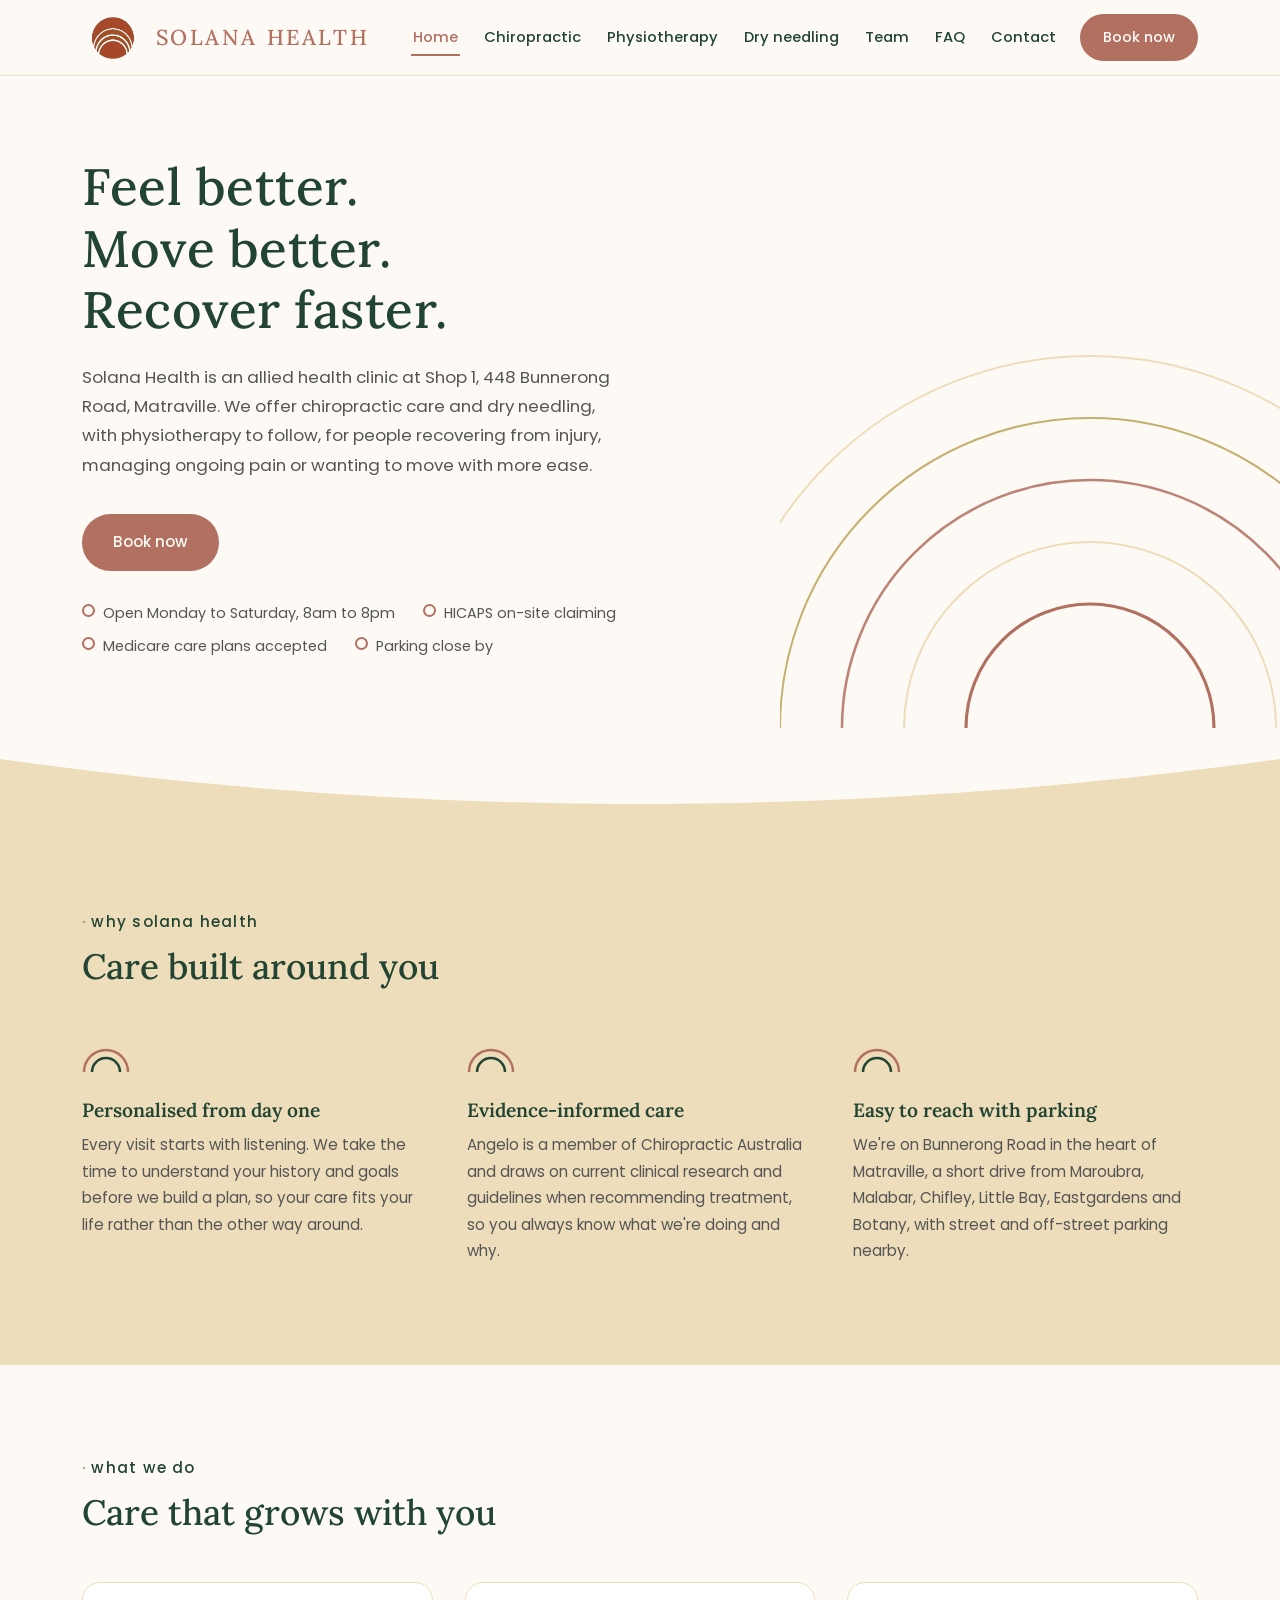
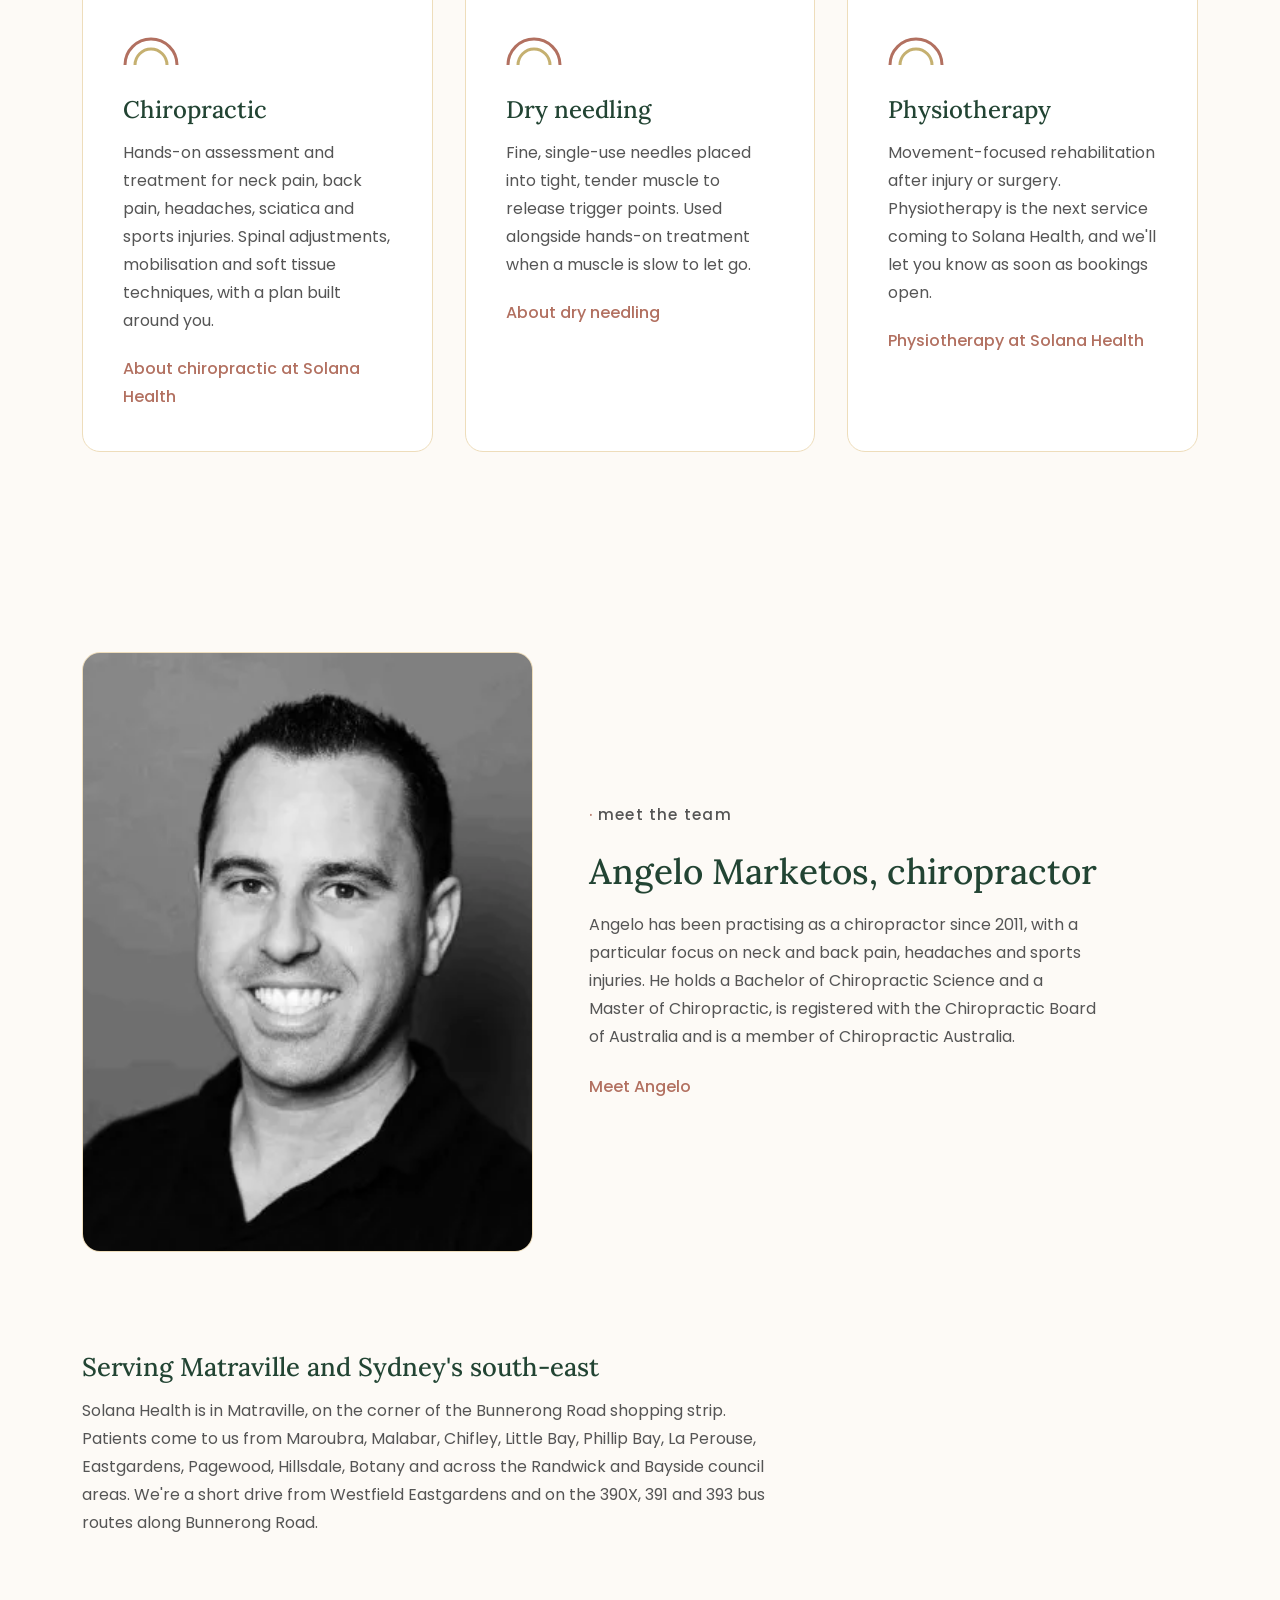
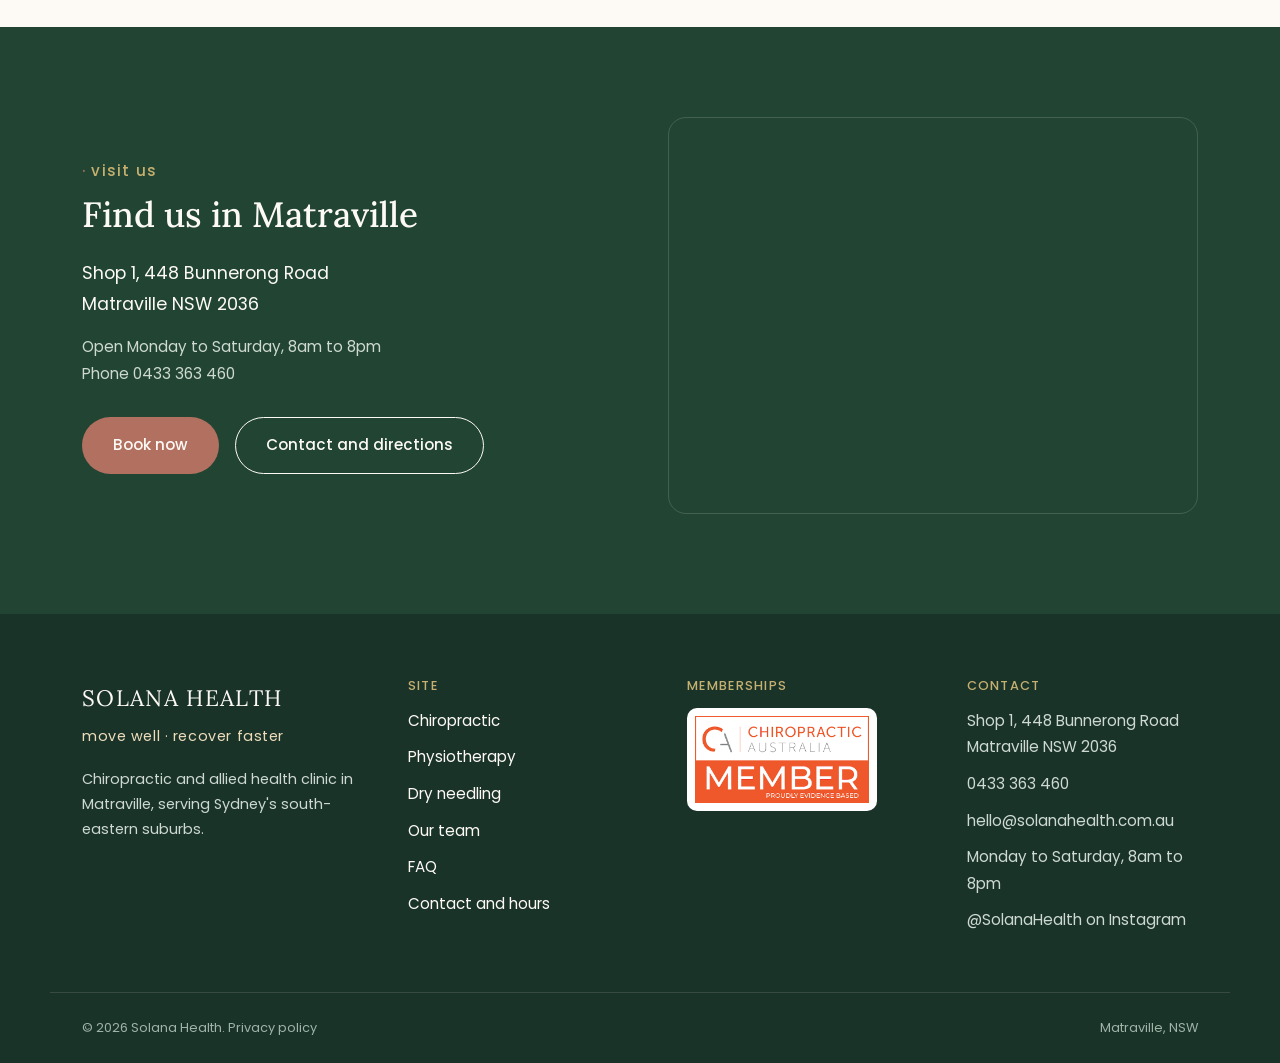
==== index.html @ 78c8e664 "Add files via upload" ====
<!DOCTYPE html>
<html lang="en-AU">
<head>
<meta charset="UTF-8">
<meta name="viewport" content="width=device-width, initial-scale=1.0">
<!-- Google Tag Manager -->
<script>(function(w,d,s,l,i){w[l]=w[l]||[];w[l].push({'gtm.start':
new Date().getTime(),event:'gtm.js'});var f=d.getElementsByTagName(s)[0],
j=d.createElement(s),dl=l!='dataLayer'?'&l='+l:'';j.async=true;j.src=
'https://www.googletagmanager.com/gtm.js?id='+i+dl;f.parentNode.insertBefore(j,f);
})(window,document,'script','dataLayer','GTM-WJT45XFH');</script>
<!-- End Google Tag Manager -->
<title>Chiropractor Matraville | Solana Health, 448 Bunnerong Road</title>
<meta name="description" content="Solana Health is a chiropractic and allied health clinic at Shop 1, 448 Bunnerong Road, Matraville NSW 2036. Open Monday to Saturday 8am to 8pm. HICAPS and Medicare care plans accepted. Book online.">
<link rel="canonical" href="https://solanahealth.com.au/">
<meta name="robots" content="index, follow, max-snippet:-1, max-image-preview:large">
<meta name="geo.region" content="AU-NSW">
<meta name="geo.placename" content="Matraville">
<meta name="geo.position" content="-33.9561526;151.2298847">
<meta name="ICBM" content="-33.9561526, 151.2298847">
<meta property="og:type" content="website">
<meta property="og:site_name" content="Solana Health">
<meta property="og:locale" content="en_AU">
<meta property="og:title" content="Chiropractor Matraville | Solana Health, 448 Bunnerong Road">
<meta property="og:description" content="Solana Health is a chiropractic and allied health clinic at Shop 1, 448 Bunnerong Road, Matraville NSW 2036. Open Monday to Saturday 8am to 8pm. HICAPS and Medicare care plans accepted. Book online.">
<meta property="og:url" content="https://solanahealth.com.au/">
<meta property="og:image" content="https://solanahealth.com.au/assets/img/og-solana-health.jpg">
<meta property="og:image:width" content="1200">
<meta property="og:image:height" content="630">
<meta name="twitter:card" content="summary_large_image">
<link rel="icon" type="image/png" href="/assets/img/favicon.png">
<link rel="apple-touch-icon" href="/assets/img/apple-touch-icon.png">
<link rel="preconnect" href="https://fonts.googleapis.com">
<link rel="preconnect" href="https://fonts.gstatic.com" crossorigin>
<link href="https://fonts.googleapis.com/css2?family=Lora:ital,wght@0,400;0,500;0,600;1,400&family=Poppins:wght@300;400;500;600&display=swap" rel="stylesheet">
<link rel="stylesheet" href="/assets/css/site.css">
<script type="application/ld+json">
{
 "@context": "https://schema.org",
 "@graph": [
  {
   "@type": "WebSite",
   "@id": "https://solanahealth.com.au/#website",
   "url": "https://solanahealth.com.au/",
   "name": "Solana Health",
   "publisher": {
    "@id": "https://solanahealth.com.au/#clinic"
   },
   "inLanguage": "en-AU"
  },
  {
   "@type": [
    "MedicalClinic",
    "LocalBusiness"
   ],
   "@id": "https://solanahealth.com.au/#clinic",
   "name": "Solana Health",
   "alternateName": "Solana Health Matraville",
   "description": "Solana Health is an allied health clinic at Shop 1, 448 Bunnerong Road, Matraville NSW 2036, offering chiropractic care and dry needling, with physiotherapy to follow. Open Monday to Saturday, 8am to 8pm. HICAPS on-site claiming and Medicare care plan referrals accepted.",
   "url": "https://solanahealth.com.au/",
   "logo": "https://solanahealth.com.au/assets/img/solana-health-icon.png",
   "image": "https://solanahealth.com.au/assets/img/og-solana-health.jpg",
   "telephone": "+61 433 363 460",
   "email": "hello@solanahealth.com.au",
   "slogan": "move well · recover faster",
   "priceRange": "$$",
   "currenciesAccepted": "AUD",
   "paymentAccepted": "Cash, Credit Card, EFTPOS, HICAPS",
   "medicalSpecialty": [
    "Chiropractic",
    "Musculoskeletal"
   ],
   "address": {
    "@type": "PostalAddress",
    "streetAddress": "Shop 1, 448 Bunnerong Road",
    "addressLocality": "Matraville",
    "addressRegion": "NSW",
    "postalCode": "2036",
    "addressCountry": "AU"
   },
   "geo": {
    "@type": "GeoCoordinates",
    "latitude": -33.9561526,
    "longitude": 151.2298847
   },
   "hasMap": "https://www.google.com/maps?q=Shop+1+448+Bunnerong+Road+Matraville+NSW+2036",
   "openingHoursSpecification": [
    {
     "@type": "OpeningHoursSpecification",
     "dayOfWeek": [
      "Monday",
      "Tuesday",
      "Wednesday",
      "Thursday",
      "Friday",
      "Saturday"
     ],
     "opens": "08:00",
     "closes": "20:00"
    }
   ],
   "areaServed": [
    {
     "@type": "Place",
     "name": "Matraville"
    },
    {
     "@type": "Place",
     "name": "Maroubra"
    },
    {
     "@type": "Place",
     "name": "Malabar"
    },
    {
     "@type": "Place",
     "name": "Chifley"
    },
    {
     "@type": "Place",
     "name": "Little Bay"
    },
    {
     "@type": "Place",
     "name": "Phillip Bay"
    },
    {
     "@type": "Place",
     "name": "La Perouse"
    },
    {
     "@type": "Place",
     "name": "Eastgardens"
    },
    {
     "@type": "Place",
     "name": "Pagewood"
    },
    {
     "@type": "Place",
     "name": "Hillsdale"
    },
    {
     "@type": "Place",
     "name": "Botany"
    },
    {
     "@type": "Place",
     "name": "Randwick"
    },
    {
     "@type": "Place",
     "name": "Eastern Suburbs Sydney"
    }
   ],
   "sameAs": [
    "https://www.instagram.com/solanahealth/"
   ],
   "founder": {
    "@id": "https://solanahealth.com.au/team/#angelo"
   },
   "employee": {
    "@id": "https://solanahealth.com.au/team/#angelo"
   },
   "availableService": [
    {
     "@type": "MedicalTherapy",
     "name": "Chiropractic",
     "url": "https://solanahealth.com.au/chiropractor-matraville/"
    },
    {
     "@type": "MedicalTherapy",
     "name": "Dry needling",
     "url": "https://solanahealth.com.au/dry-needling/"
    }
   ],
   "potentialAction": {
    "@type": "ReserveAction",
    "target": "https://solana-health.au5.cliniko.com/bookings#service",
    "name": "Book an appointment"
   }
  },
  {
   "@type": "Person",
   "@id": "https://solanahealth.com.au/team/#angelo",
   "name": "Angelo Marketos",
   "givenName": "Angelo",
   "familyName": "Marketos",
   "jobTitle": "Principal Chiropractor",
   "honorificPrefix": "Dr",
   "description": "Angelo Marketos is a chiropractor registered with the Chiropractic Board of Australia (AHPRA CHI0001597312), practising since 2011. He is the principal chiropractor at Solana Health in Matraville, Sydney.",
   "image": "https://solanahealth.com.au/assets/img/angelo-marketos-chiropractor-matraville.jpg",
   "url": "https://solanahealth.com.au/team/",
   "worksFor": {
    "@id": "https://solanahealth.com.au/#clinic"
   },
   "identifier": {
    "@type": "PropertyValue",
    "propertyID": "AHPRA registration number",
    "value": "CHI0001597312"
   },
   "hasCredential": [
    {
     "@type": "EducationalOccupationalCredential",
     "credentialCategory": "degree",
     "name": "Bachelor of Chiropractic Science"
    },
    {
     "@type": "EducationalOccupationalCredential",
     "credentialCategory": "degree",
     "name": "Master of Chiropractic"
    }
   ],
   "memberOf": {
    "@type": "Organization",
    "name": "Chiropractic Australia",
    "url": "https://www.chiropracticaustralia.org.au/"
   },
   "knowsAbout": [
    "Chiropractic",
    "Neck pain",
    "Lower back pain",
    "Headaches",
    "Sciatica",
    "Sports injuries",
    "Dry needling"
   ]
  }
 ]
}
</script>
</head>
<body>
<!-- Google Tag Manager (noscript) -->
<noscript><iframe src="https://www.googletagmanager.com/ns.html?id=GTM-WJT45XFH"
height="0" width="0" style="display:none;visibility:hidden"></iframe></noscript>
<!-- End Google Tag Manager (noscript) -->
<a class="skip-link" href="#main">Skip to content</a>
<header class="site-header">
  <div class="header-inner">
    <a href="/" class="brand" aria-label="Solana Health home">
      <img class="brand-icon" src="/assets/img/solana-health-icon.png" alt="" width="62" height="42">
      <span class="brand-name">Solana Health</span>
    </a>
    <button class="nav-toggle" aria-label="Toggle menu" aria-expanded="false" aria-controls="main-nav" onclick="var n=document.getElementById('main-nav');n.classList.toggle('open');this.setAttribute('aria-expanded',n.classList.contains('open'))">
      <span></span><span></span><span></span>
    </button>
    <nav class="main-nav" id="main-nav" aria-label="Main">
      <a href="/" class="active">Home</a><a href="/chiropractor-matraville/">Chiropractic</a><a href="/physiotherapy-matraville/">Physiotherapy</a><a href="/dry-needling/">Dry needling</a><a href="/team/">Team</a><a href="/faq/">FAQ</a><a href="/contact/">Contact</a>
      <a href="https://solana-health.au5.cliniko.com/bookings#service" class="btn btn-primary" target="_blank" rel="noopener">Book now</a>
    </nav>
  </div>
</header>
<main id="main">
<section class="hero">
  <div class="hero-inner">
    <div class="hero-content">
      <h1>Feel better.<br>Move better.<br>Recover faster.</h1>
      <p class="hero-lead">Solana Health is an allied health clinic at Shop 1, 448 Bunnerong Road, Matraville. We offer chiropractic care and dry needling, with physiotherapy to follow, for people recovering from injury, managing ongoing pain or wanting to move with more ease.</p>
      <div class="hero-actions">
        <a href="https://solana-health.au5.cliniko.com/bookings#service" class="btn btn-primary" target="_blank" rel="noopener">Book now</a>
      </div>
      <div class="hero-facts"><span>Open Monday to Saturday, 8am to 8pm</span><span>HICAPS on-site claiming</span><span>Medicare care plans accepted</span><span>Parking close by</span></div>
    </div>
  </div>
  <div class="hero-graphic" aria-hidden="true">
    <svg viewBox="0 0 600 600" xmlns="http://www.w3.org/2000/svg">
      <circle cx="300" cy="600" r="360" fill="none" stroke="#EEDDBB" stroke-width="2"/>
      <circle cx="300" cy="600" r="300" fill="none" stroke="#C5B070" stroke-width="2"/>
      <circle cx="300" cy="600" r="240" fill="none" stroke="#B27060" stroke-width="2.5" opacity="0.85"/>
      <circle cx="300" cy="600" r="180" fill="none" stroke="#EEDDBB" stroke-width="2"/>
      <circle cx="300" cy="600" r="120" fill="none" stroke="#B27060" stroke-width="3"/>
    </svg>
  </div>
</section>
<div class="divider" aria-hidden="true"><svg viewBox="0 0 1440 60" preserveAspectRatio="none" xmlns="http://www.w3.org/2000/svg"><path d="M0,0 C480,60 960,60 1440,0 L1440,60 L0,60 Z" fill="#EEDDBB"/></svg></div>
<section class="why-us">
  <div class="section-inner">
    <p class="eyebrow">why solana health</p>
    <h2>Care built around you</h2>
    <div class="pillar-grid">
      <div class="pillar"><div class="arc-icon" aria-hidden="true"><svg width="48" height="36" viewBox="0 0 48 36" xmlns="http://www.w3.org/2000/svg"><path d="M2,36 A22,22 0 0 1 46,36" fill="none" stroke="#B27060" stroke-width="2.5"/><path d="M10,36 A14,14 0 0 1 38,36" fill="none" stroke="#224433" stroke-width="2.5"/></svg></div><h3>Personalised from day one</h3><p>Every visit starts with listening. We take the time to understand your history and goals before we build a plan, so your care fits your life rather than the other way around.</p></div>
      <div class="pillar"><div class="arc-icon" aria-hidden="true"><svg width="48" height="36" viewBox="0 0 48 36" xmlns="http://www.w3.org/2000/svg"><path d="M2,36 A22,22 0 0 1 46,36" fill="none" stroke="#B27060" stroke-width="2.5"/><path d="M10,36 A14,14 0 0 1 38,36" fill="none" stroke="#224433" stroke-width="2.5"/></svg></div><h3>Evidence-informed care</h3><p>Angelo is a member of Chiropractic Australia and draws on current clinical research and guidelines when recommending treatment, so you always know what we're doing and why.</p></div>
      <div class="pillar"><div class="arc-icon" aria-hidden="true"><svg width="48" height="36" viewBox="0 0 48 36" xmlns="http://www.w3.org/2000/svg"><path d="M2,36 A22,22 0 0 1 46,36" fill="none" stroke="#B27060" stroke-width="2.5"/><path d="M10,36 A14,14 0 0 1 38,36" fill="none" stroke="#224433" stroke-width="2.5"/></svg></div><h3>Easy to reach with parking</h3><p>We're on Bunnerong Road in the heart of Matraville, a short drive from Maroubra, Malabar, Chifley, Little Bay, Eastgardens and Botany, with street and off-street parking nearby.</p></div>
    </div>
  </div>
</section>
<section class="services">
  <div class="section-inner">
    <div class="services-head"><p class="eyebrow">what we do</p><h2>Care that grows with you</h2></div>
    <div class="service-grid">
      <article class="service-card"><div class="arc-icon" aria-hidden="true"><svg width="56" height="42" viewBox="0 0 56 42" xmlns="http://www.w3.org/2000/svg"><path d="M2,42 A26,26 0 0 1 54,42" fill="none" stroke="#B27060" stroke-width="3"/><path d="M12,42 A16,16 0 0 1 44,42" fill="none" stroke="#C5B070" stroke-width="3"/></svg></div><h3>Chiropractic</h3><p>Hands-on assessment and treatment for neck pain, back pain, headaches, sciatica and sports injuries. Spinal adjustments, mobilisation and soft tissue techniques, with a plan built around you.</p><a href="/chiropractor-matraville/" class="text-link">About chiropractic at Solana Health</a></article>
      <article class="service-card"><div class="arc-icon" aria-hidden="true"><svg width="56" height="42" viewBox="0 0 56 42" xmlns="http://www.w3.org/2000/svg"><path d="M2,42 A26,26 0 0 1 54,42" fill="none" stroke="#B27060" stroke-width="3"/><path d="M12,42 A16,16 0 0 1 44,42" fill="none" stroke="#C5B070" stroke-width="3"/></svg></div><h3>Dry needling</h3><p>Fine, single-use needles placed into tight, tender muscle to release trigger points. Used alongside hands-on treatment when a muscle is slow to let go.</p><a href="/dry-needling/" class="text-link">About dry needling</a></article>
      <article class="service-card"><div class="arc-icon" aria-hidden="true"><svg width="56" height="42" viewBox="0 0 56 42" xmlns="http://www.w3.org/2000/svg"><path d="M2,42 A26,26 0 0 1 54,42" fill="none" stroke="#B27060" stroke-width="3"/><path d="M12,42 A16,16 0 0 1 44,42" fill="none" stroke="#C5B070" stroke-width="3"/></svg></div><h3>Physiotherapy</h3><p>Movement-focused rehabilitation after injury or surgery. Physiotherapy is the next service coming to Solana Health, and we'll let you know as soon as bookings open.</p><a href="/physiotherapy-matraville/" class="text-link">Physiotherapy at Solana Health</a></article>
    </div>
  </div>
</section>
<section class="team-teaser">
  <div class="section-inner team-teaser-inner">
    <div class="team-photo"><img src="/assets/img/angelo-marketos-chiropractor-matraville.webp" alt="Angelo Marketos, principal chiropractor at Solana Health in Matraville" width="400" height="400" loading="lazy"></div>
    <div class="team-info">
      <p class="eyebrow">meet the team</p>
      <h2>Angelo Marketos, chiropractor</h2>
      <p>Angelo has been practising as a chiropractor since 2011, with a particular focus on neck and back pain, headaches and sports injuries. He holds a Bachelor of Chiropractic Science and a Master of Chiropractic, is registered with the Chiropractic Board of Australia and is a member of Chiropractic Australia.</p>
      <a href="/team/" class="text-link">Meet Angelo</a>
    </div>
  </div>
</section>
<section class="areas">
  <div class="section-inner">
    <h2>Serving Matraville and Sydney's south-east</h2>
    <p>Solana Health is in Matraville, on the corner of the Bunnerong Road shopping strip. Patients come to us from Maroubra, Malabar, Chifley, Little Bay, Phillip Bay, La Perouse, Eastgardens, Pagewood, Hillsdale, Botany and across the Randwick and Bayside council areas. We're a short drive from Westfield Eastgardens and on the 390X, 391 and 393 bus routes along Bunnerong Road.</p>
  </div>
</section>
<section class="visit" id="visit">
  <div class="section-inner visit-inner">
    <div>
      <p class="eyebrow">visit us</p>
      <h2>Find us in Matraville</h2>
      <p class="address">Shop 1, 448 Bunnerong Road<br>Matraville NSW 2036</p>
      <p class="hours">Open Monday to Saturday, 8am to 8pm<br>Phone <a href="tel:+61433363460">0433 363 460</a></p>
      <div class="visit-actions">
        <a href="https://solana-health.au5.cliniko.com/bookings#service" class="btn btn-primary" target="_blank" rel="noopener">Book now</a>
        <a href="/contact/" class="btn btn-outline">Contact and directions</a>
      </div>
    </div>
    <div class="visit-map">
      <iframe src="https://www.google.com/maps?q=Shop+1+448+Bunnerong+Road+Matraville+NSW+2036&output=embed" loading="lazy" referrerpolicy="no-referrer-when-downgrade" title="Map showing Solana Health at 448 Bunnerong Road, Matraville"></iframe>
    </div>
  </div>
</section>
</main>
<footer class="site-footer">
  <div class="footer-inner section-inner">
    <div class="footer-col">
      <p class="footer-wordmark">SOLANA HEALTH</p>
      <p class="footer-tagline">move well · recover faster</p>
      <p class="footer-desc">Chiropractic and allied health clinic in Matraville, serving Sydney's south-eastern suburbs.</p>
    </div>
    <div class="footer-col">
      <h4>Site</h4>
      <nav class="footer-nav" aria-label="Footer">
        <a href="/chiropractor-matraville/">Chiropractic</a>
        <a href="/physiotherapy-matraville/">Physiotherapy</a>
        <a href="/dry-needling/">Dry needling</a>
        <a href="/team/">Our team</a>
        <a href="/faq/">FAQ</a>
        <a href="/contact/">Contact and hours</a>
      </nav>
    </div>
    <div class="footer-col">
      <h4>Memberships</h4>
      <a href="https://www.chiropracticaustralia.org.au/" target="_blank" rel="noopener" class="member-badge">
        <img src="/assets/img/chiropractic-australia-member.png" alt="Chiropractic Australia member badge" width="174" height="87" loading="lazy">
      </a>
    </div>
    <div class="footer-col footer-contact">
      <h4>Contact</h4>
      <p>Shop 1, 448 Bunnerong Road<br>Matraville NSW 2036</p>
      <p><a href="tel:+61433363460">0433 363 460</a></p>
      <p><a href="mailto:hello@solanahealth.com.au">hello@solanahealth.com.au</a></p>
      <p>Monday to Saturday, 8am to 8pm</p>
      <p><a href="https://www.instagram.com/solanahealth/" target="_blank" rel="noopener">@SolanaHealth on Instagram</a></p>
    </div>
  </div>
  <div class="footer-bottom">
    <p>© 2026 Solana Health. <a href="/privacy-policy/">Privacy policy</a></p>
    <p>Matraville, NSW</p>
  </div>
</footer>
</body>
</html>
---- assets/css/site.css ----
:root{
  --forest:#224433;
  --terracotta:#B27060;
  --cream:#FDFAF6;
  --oak:#EEDDBB;
  --grey:#555555;
  --brass:#C5B070;
  --max:1180px;
}
*{margin:0;padding:0;box-sizing:border-box;}
html{scroll-behavior:smooth;}
@media (prefers-reduced-motion:reduce){html{scroll-behavior:auto;} *{transition:none !important;}}
body{font-family:'Poppins',sans-serif;color:var(--forest);background:var(--cream);line-height:1.75;font-size:16px;}
h1,h2,h3,h4{font-family:'Lora',serif;font-weight:500;line-height:1.2;color:var(--forest);}
a{color:inherit;text-decoration:none;}
img{display:block;max-width:100%;height:auto;}
.section-inner{max-width:var(--max);margin:0 auto;padding:0 32px;}
.skip-link{position:absolute;left:-999px;top:8px;background:var(--forest);color:var(--cream);padding:8px 14px;border-radius:6px;z-index:100;}
.skip-link:focus{left:8px;}
.eyebrow{font-family:'Poppins',sans-serif;text-transform:lowercase;letter-spacing:.08em;color:var(--forest);font-size:0.95rem;font-weight:500;margin-bottom:10px;}
.eyebrow::before{content:"· ";color:var(--terracotta);}

/* Buttons */
.btn{display:inline-block;font-family:'Poppins',sans-serif;font-size:0.95rem;font-weight:500;padding:14px 30px;border-radius:999px;transition:all .2s ease;border:1.5px solid transparent;}
.btn-primary{background:var(--terracotta);color:var(--cream);}
.btn-primary:hover{background:#9c5c4f;}
.btn-outline{border-color:var(--forest);color:var(--forest);}
.btn-outline:hover{background:var(--forest);color:var(--cream);}
.btn:focus-visible,a:focus-visible,button:focus-visible{outline:3px solid var(--brass);outline-offset:2px;}

/* Header */
.site-header{position:sticky;top:0;z-index:50;background:var(--cream);border-bottom:1px solid var(--oak);}
.header-inner{max-width:var(--max);margin:0 auto;padding:14px 32px;display:flex;align-items:center;justify-content:space-between;gap:24px;}
.brand{display:flex;align-items:center;gap:12px;}
.brand-icon{height:42px;width:auto;}
.brand-name{white-space:nowrap;font-family:'Lora',serif;font-size:1.35rem;font-weight:500;letter-spacing:.12em;text-transform:uppercase;color:var(--terracotta);}
.main-nav{display:flex;align-items:center;gap:22px;font-size:0.92rem;font-weight:500;white-space:nowrap;}
.main-nav a:not(.btn){position:relative;padding:4px 2px;}
.main-nav a:not(.btn)::after{content:"";position:absolute;left:0;bottom:-2px;width:0;height:2px;background:var(--terracotta);transition:width .2s ease;}
.main-nav a:not(.btn):hover::after,.main-nav a.active::after{width:100%;}
.main-nav a.active{color:var(--terracotta);}
.main-nav .btn{padding:10px 22px;font-size:.9rem;}
.nav-toggle{display:none;}

/* Hero (home) */
.hero{position:relative;overflow:hidden;padding:80px 0 100px;}
.hero-inner{max-width:var(--max);margin:0 auto;padding:0 32px;display:grid;grid-template-columns:1.1fr 0.9fr;gap:48px;align-items:center;position:relative;z-index:2;}
.hero h1{font-size:3.2rem;margin-bottom:22px;letter-spacing:.01em;}
.hero-lead{font-size:1.05rem;color:var(--grey);max-width:32em;margin-bottom:34px;}
.hero-actions{display:flex;gap:16px;flex-wrap:wrap;}
.hero-graphic{position:absolute;top:50%;right:-120px;transform:translateY(-50%);width:620px;height:620px;z-index:1;pointer-events:none;}
.hero-graphic svg{width:100%;height:100%;}
.hero-facts{margin-top:30px;display:flex;flex-wrap:wrap;gap:8px 28px;font-size:.9rem;color:var(--grey);}
.hero-facts span::before{content:"";display:inline-block;width:9px;height:9px;border:2px solid var(--terracotta);border-radius:50%;margin-right:8px;vertical-align:1px;}

/* Dividers */
.divider{display:block;width:100%;height:60px;}
.divider svg{display:block;width:100%;height:100%;}

/* Home sections */
.services{padding:90px 0 100px;}
.services-head{max-width:38em;margin-bottom:48px;}
.services-head h2{font-size:2.2rem;}
.service-grid{display:grid;grid-template-columns:repeat(auto-fit,minmax(300px,1fr));gap:32px;}
.service-card{background:#fff;border:1px solid var(--oak);border-radius:18px;padding:40px;}
.arc-icon{margin-bottom:22px;}
.service-card h3{font-size:1.5rem;margin-bottom:14px;}
.service-card p{color:var(--grey);margin-bottom:20px;}
.text-link{font-weight:500;color:var(--terracotta);}
.text-link:hover{text-decoration:underline;}
.why-us{background:var(--oak);padding:90px 0 100px;}
.why-us h2{font-size:2.2rem;margin-bottom:48px;max-width:38em;}
.pillar-grid{display:grid;grid-template-columns:repeat(3,1fr);gap:40px;}
.pillar .arc-icon{margin-bottom:18px;}
.pillar h3{font-size:1.2rem;margin-bottom:10px;font-weight:600;}
.pillar p{color:var(--grey);font-size:0.95rem;}
.team-teaser{padding:100px 0;}
.team-teaser-inner{display:grid;grid-template-columns:0.85fr 1.15fr;gap:56px;align-items:center;}
.team-photo{aspect-ratio:3/4;border-radius:18px;border:1px solid var(--oak);overflow:hidden;background:var(--oak);}
.team-photo img{width:100%;height:100%;object-fit:cover;object-position:top center;}
.team-teaser h2{font-size:2.2rem;margin-bottom:18px;}
.team-teaser p{color:var(--grey);margin-bottom:22px;max-width:32em;}
.areas{padding:0 0 90px;}
.areas p{color:var(--grey);max-width:44em;}
.areas h2{font-size:1.6rem;margin-bottom:14px;}

/* Visit */
.visit{background:var(--forest);color:var(--cream);padding:90px 0 100px;}
.visit-inner{display:grid;grid-template-columns:1fr 1fr;gap:56px;align-items:center;}
.visit .eyebrow{color:var(--brass);}
.visit .eyebrow::before{color:var(--terracotta);}
.visit h2{color:var(--cream);font-size:2.2rem;margin-bottom:22px;}
.visit .address{font-size:1.1rem;margin-bottom:14px;}
.visit .hours{color:#cdd9d1;margin-bottom:30px;font-size:.95rem;}
.visit-actions{display:flex;gap:16px;flex-wrap:wrap;}
.visit .btn-outline{border-color:var(--cream);color:var(--cream);}
.visit .btn-outline:hover{background:var(--cream);color:var(--forest);}
.visit-map{border-radius:18px;overflow:hidden;border:1px solid rgba(253,250,246,.15);aspect-ratio:4/3;}
.visit-map iframe{width:100%;height:100%;border:0;display:block;filter:saturate(.85);}

/* Inner pages */
.page-hero{padding:56px 0 44px;}
.page-hero h1{font-size:2.6rem;margin-bottom:18px;max-width:46rem;letter-spacing:.01em;}
.page-hero .hero-lead{max-width:46rem;margin-bottom:26px;}
.page-hero .hero-actions{margin-bottom:6px;}
.breadcrumb{font-size:.85rem;color:var(--grey);margin-bottom:22px;}
.breadcrumb ol{list-style:none;display:flex;flex-wrap:wrap;gap:6px;}
.breadcrumb li+li::before{content:"/";margin-right:6px;color:var(--brass);}
.breadcrumb a:hover{color:var(--terracotta);}
.content-section{padding:56px 0;}
.content-section h2{font-size:2rem;margin-bottom:18px;max-width:30em;}
.content-section h3{font-size:1.3rem;margin:26px 0 12px;}
.content-section p{color:var(--grey);max-width:44em;margin-bottom:18px;}
.content-section .section-icon{margin-bottom:18px;}
.band-oak{background:var(--oak);}
.treat-list{list-style:none;display:grid;grid-template-columns:1fr 1fr;gap:10px 32px;margin:4px 0 26px;max-width:44em;}
.treat-list-single{grid-template-columns:1fr;}
.treat-list li{padding-left:26px;position:relative;color:var(--grey);font-size:.97rem;}
.treat-list li::before{content:"";position:absolute;left:0;top:9px;width:12px;height:12px;border:2px solid var(--terracotta);border-radius:50%;box-sizing:border-box;}
.two-col{display:grid;grid-template-columns:1fr 1fr;gap:48px;align-items:start;}
.answer-box{background:#fff;border:1px solid var(--oak);border-left:4px solid var(--terracotta);border-radius:0 14px 14px 0;padding:22px 26px;max-width:46em;margin-bottom:28px;}
.answer-box p{margin:0;color:var(--forest);font-size:1.02rem;}
.notice{background:#fff;border:1px solid var(--oak);border-radius:14px;padding:22px 26px;max-width:46em;margin-bottom:28px;}
.notice p{margin:0;}

/* Facts table */
.facts{width:100%;max-width:44em;border-collapse:collapse;margin:8px 0 26px;font-size:.97rem;}
.facts th,.facts td{text-align:left;padding:12px 14px;border-bottom:1px solid var(--oak);vertical-align:top;}
.facts th{font-family:'Poppins',sans-serif;font-weight:500;color:var(--forest);width:38%;}
.facts td{color:var(--grey);}

/* FAQ */
.faq-list{max-width:46em;}
.faq-list details{border-bottom:1px solid var(--oak);padding:16px 0;}
.faq-list summary{cursor:pointer;font-family:'Lora',serif;font-size:1.12rem;color:var(--forest);list-style:none;display:flex;justify-content:space-between;gap:16px;align-items:center;}
.faq-list summary::-webkit-details-marker{display:none;}
.faq-list summary::after{content:"+";color:var(--terracotta);font-family:'Poppins',sans-serif;font-size:1.4rem;line-height:1;flex:0 0 auto;}
.faq-list details[open] summary::after{content:"−";}
.faq-list details p{color:var(--grey);margin:12px 0 0;max-width:42em;}

/* CTA band */
.cta-band{background:var(--forest);color:var(--cream);padding:80px 0;text-align:center;}
.cta-band .eyebrow{color:var(--brass);}
.cta-band .eyebrow::before{color:var(--terracotta);}
.cta-band h2{color:var(--cream);font-size:2rem;margin-bottom:14px;}
.cta-band p{color:#cdd9d1;max-width:34em;margin:0 auto 28px;}
.cta-actions{display:flex;gap:16px;flex-wrap:wrap;justify-content:center;}
.cta-band .btn-outline{border-color:var(--cream);color:var(--cream);}
.cta-band .btn-outline:hover{background:var(--cream);color:var(--forest);}

/* Team */
.team-profile{display:grid;grid-template-columns:0.8fr 1.2fr;gap:56px;align-items:start;padding:10px 0 60px;}
.team-profile-body h2{font-size:2rem;margin-bottom:4px;}
.team-profile-role{color:var(--terracotta);font-weight:500;font-size:1.05rem;margin-bottom:18px;}
.team-profile-body p{color:var(--grey);margin-bottom:18px;max-width:42em;}
.team-profile-body h3{font-size:1.1rem;margin:22px 0 12px;font-weight:600;}
.team-more{background:#fff;border:1px solid var(--oak);border-radius:18px;padding:44px;text-align:center;margin-bottom:70px;}
.team-more .arc-icon{margin:0 auto 18px;width:fit-content;}
.team-more h3{font-size:1.4rem;margin-bottom:12px;}
.team-more p{color:var(--grey);max-width:36em;margin:0 auto 20px;}
.membership-badge{display:inline-block;background:#fff;border:1px solid var(--oak);border-radius:10px;padding:8px;max-width:210px;margin-top:6px;}

/* Contact page */
.contact-grid{display:grid;grid-template-columns:1fr 1fr;gap:48px;padding-bottom:70px;}
.contact-card{background:#fff;border:1px solid var(--oak);border-radius:18px;padding:36px;}
.contact-card h2{font-size:1.5rem;margin-bottom:16px;}
.contact-card p{color:var(--grey);margin-bottom:12px;}
.contact-card a:not(.btn){color:var(--terracotta);font-weight:500;}
.contact-map{border-radius:18px;overflow:hidden;border:1px solid var(--oak);aspect-ratio:4/3;}
.contact-map iframe{width:100%;height:100%;border:0;display:block;}

/* Footer */
.site-footer{background:#1a3329;color:var(--cream);padding:64px 0 0;}
.footer-inner{display:grid;grid-template-columns:1.2fr 1fr 1fr 1fr;gap:48px;padding-bottom:48px;border-bottom:1px solid rgba(253,250,246,.12);}
.footer-wordmark{font-family:'Lora',serif;font-size:1.4rem;letter-spacing:.06em;margin-bottom:6px;}
.footer-tagline{font-size:.9rem;color:var(--oak);text-transform:lowercase;letter-spacing:.04em;margin-bottom:18px;}
.footer-desc{font-size:.9rem;color:#cdd9d1;max-width:24em;}
.footer-nav{display:flex;flex-direction:column;gap:10px;font-size:.95rem;}
.footer-nav a:hover{color:var(--brass);}
.footer-col h4{font-family:'Poppins',sans-serif;font-size:.8rem;letter-spacing:.1em;text-transform:uppercase;color:var(--brass);margin-bottom:14px;font-weight:500;}
.footer-contact p{font-size:.95rem;margin-bottom:10px;color:#cdd9d1;}
.footer-contact a:hover{color:var(--brass);}
.footer-bottom{max-width:var(--max);margin:0 auto;padding:24px 32px;font-size:.8rem;color:#9fb3a8;display:flex;justify-content:space-between;flex-wrap:wrap;gap:8px;}
.footer-bottom a:hover{color:var(--brass);}
.member-badge{display:inline-block;background:#fff;border-radius:10px;padding:8px;max-width:190px;}

@media (max-width:1100px) and (min-width:761px){.main-nav{gap:16px;font-size:.86rem;} .main-nav .btn{padding:9px 16px;font-size:.84rem;} .brand-name{font-size:1.15rem;letter-spacing:.09em;}}
/* Responsive */
@media (max-width:920px){
  .hero-inner{grid-template-columns:1fr;}
  .hero h1{font-size:2.4rem;}
  .hero-graphic{display:none;}
  .service-grid{grid-template-columns:1fr;}
  .pillar-grid{grid-template-columns:1fr;gap:32px;}
  .team-teaser-inner{grid-template-columns:1fr;}
  .team-info{order:1;} .team-photo{order:2;}
  .visit-inner,.two-col,.contact-grid{grid-template-columns:1fr;}
  .footer-inner{grid-template-columns:1fr;gap:36px;}
  .page-hero h1{font-size:2.1rem;}
  .treat-list{grid-template-columns:1fr;}
  .team-profile{grid-template-columns:1fr;}
  .team-profile-body{order:1;}
}
@media (max-width:760px){
  .main-nav{position:fixed;top:71px;left:0;right:0;bottom:0;background:var(--cream);flex-direction:column;align-items:flex-start;padding:32px;gap:22px;font-size:1.1rem;transform:translateX(100%);transition:transform .25s ease;overflow-y:auto;}
  .main-nav.open{transform:translateX(0);}
  .nav-toggle{display:flex;flex-direction:column;gap:5px;justify-content:center;width:32px;height:32px;background:none;border:0;cursor:pointer;z-index:60;}
  .nav-toggle span{display:block;width:100%;height:2px;background:var(--forest);}
  .brand-name{font-size:1.05rem;letter-spacing:.08em;}
}
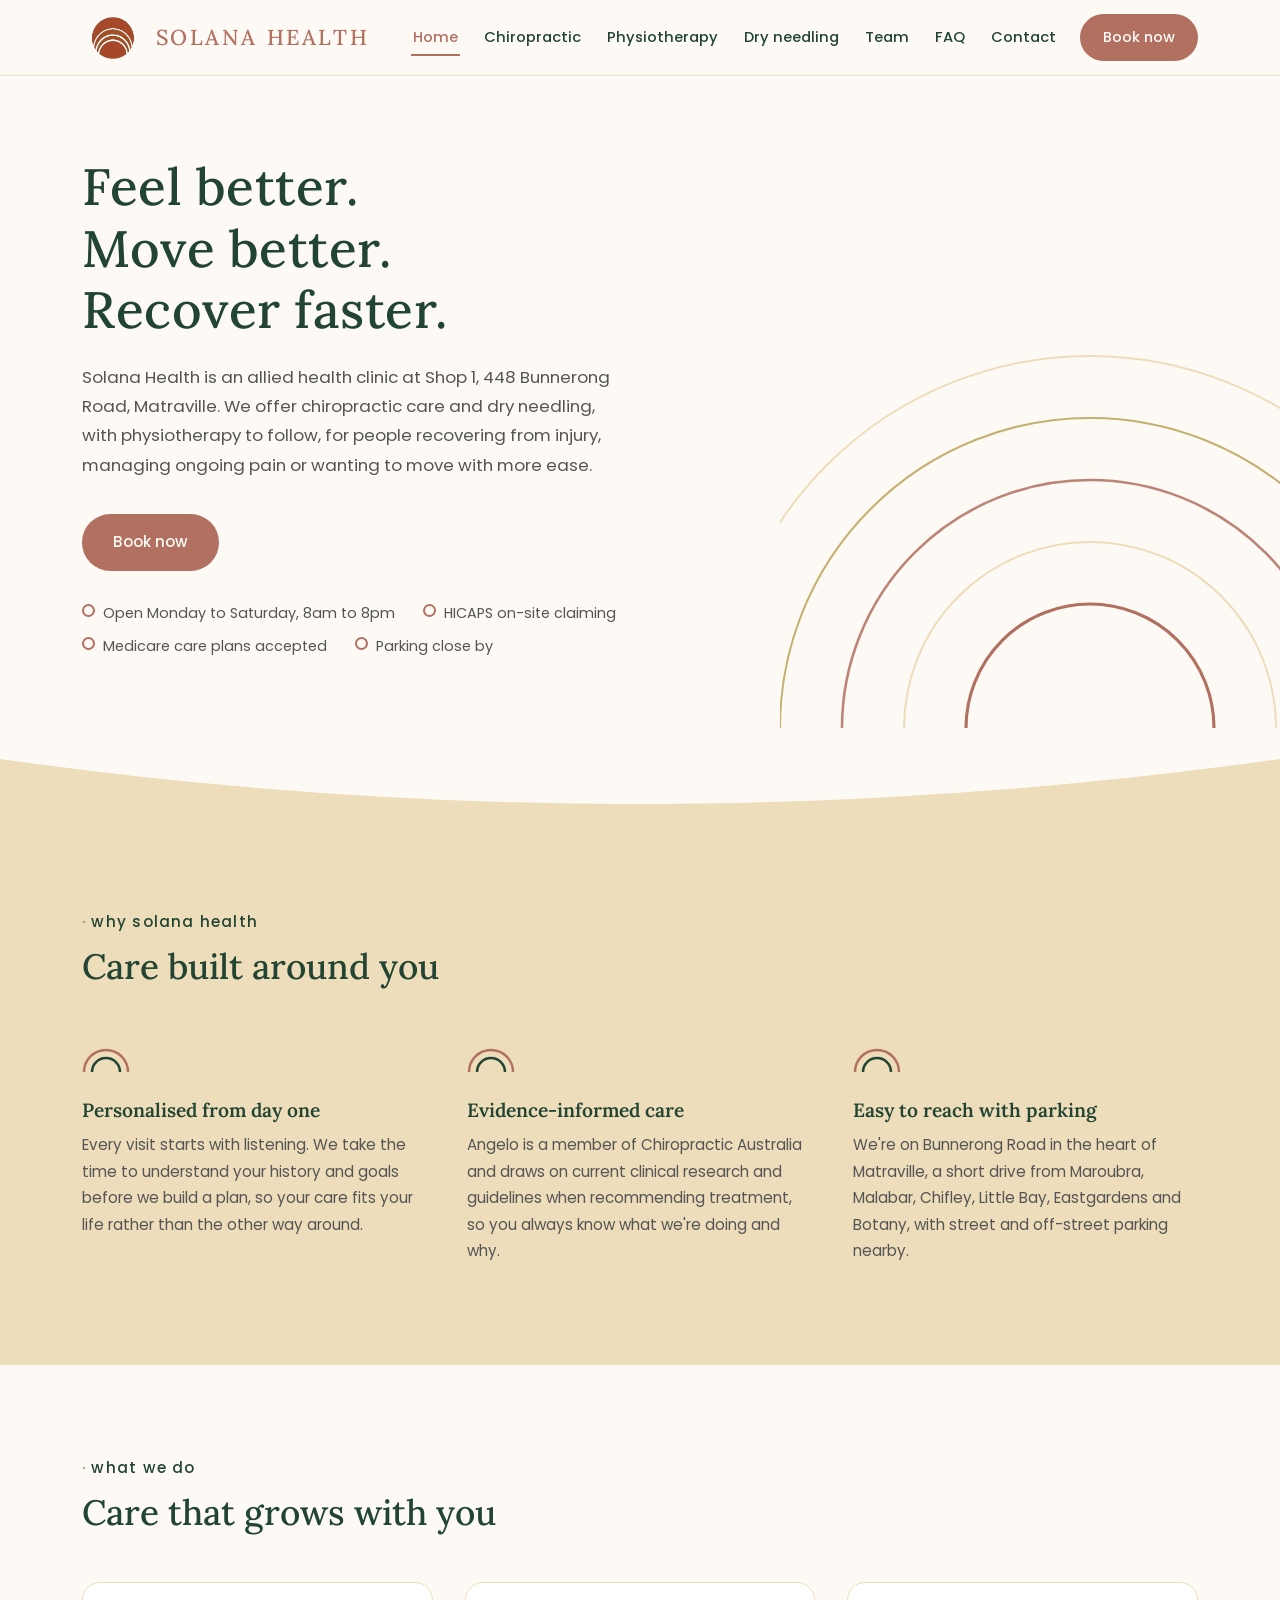
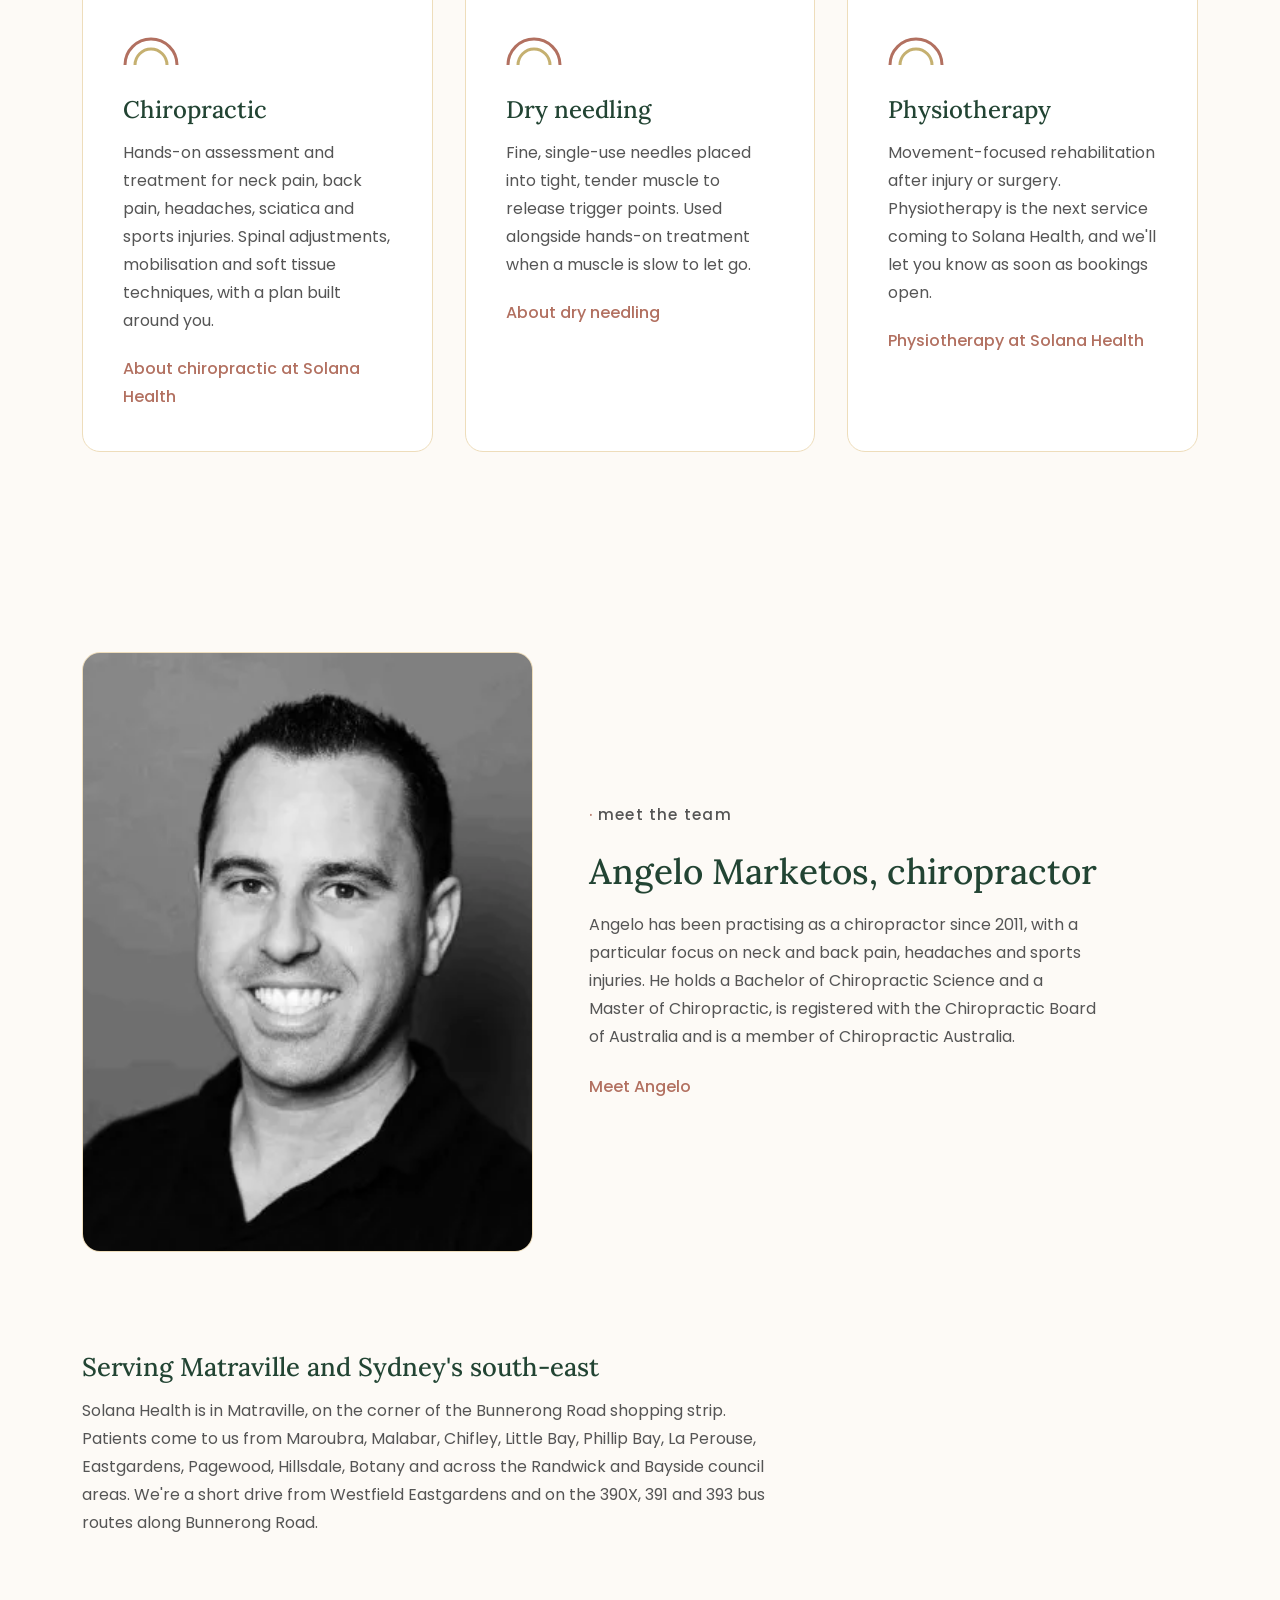
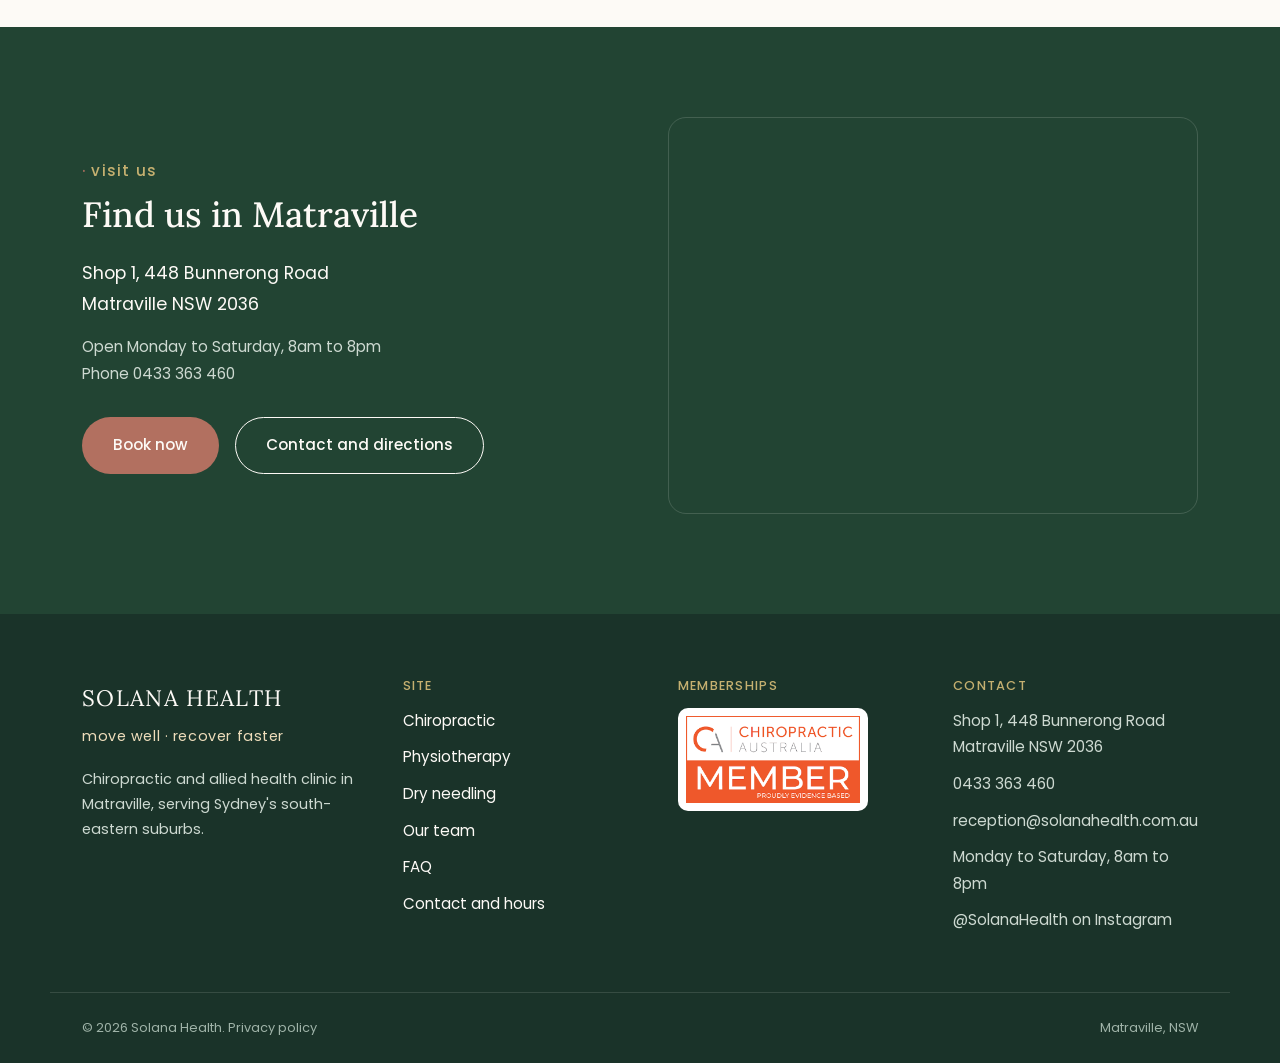
==== commit b5013bcf: "Change contact email from hello@ to reception@solanahealth.com.au Updates every page (visible text, " ====
--- a/index.html
+++ b/index.html
@@ -61,7 +61,7 @@
    "logo": "https://solanahealth.com.au/assets/img/solana-health-icon.png",
    "image": "https://solanahealth.com.au/assets/img/og-solana-health.jpg",
    "telephone": "+61 433 363 460",
-   "email": "hello@solanahealth.com.au",
+   "email": "reception@solanahealth.com.au",
    "slogan": "move well · recover faster",
    "priceRange": "$$",
    "currenciesAccepted": "AUD",
@@ -358,7 +358,7 @@
       <h4>Contact</h4>
       <p>Shop 1, 448 Bunnerong Road<br>Matraville NSW 2036</p>
       <p><a href="tel:+61433363460">0433 363 460</a></p>
-      <p><a href="mailto:hello@solanahealth.com.au">hello@solanahealth.com.au</a></p>
+      <p><a href="mailto:reception@solanahealth.com.au">reception@solanahealth.com.au</a></p>
       <p>Monday to Saturday, 8am to 8pm</p>
       <p><a href="https://www.instagram.com/solanahealth/" target="_blank" rel="noopener">@SolanaHealth on Instagram</a></p>
     </div>
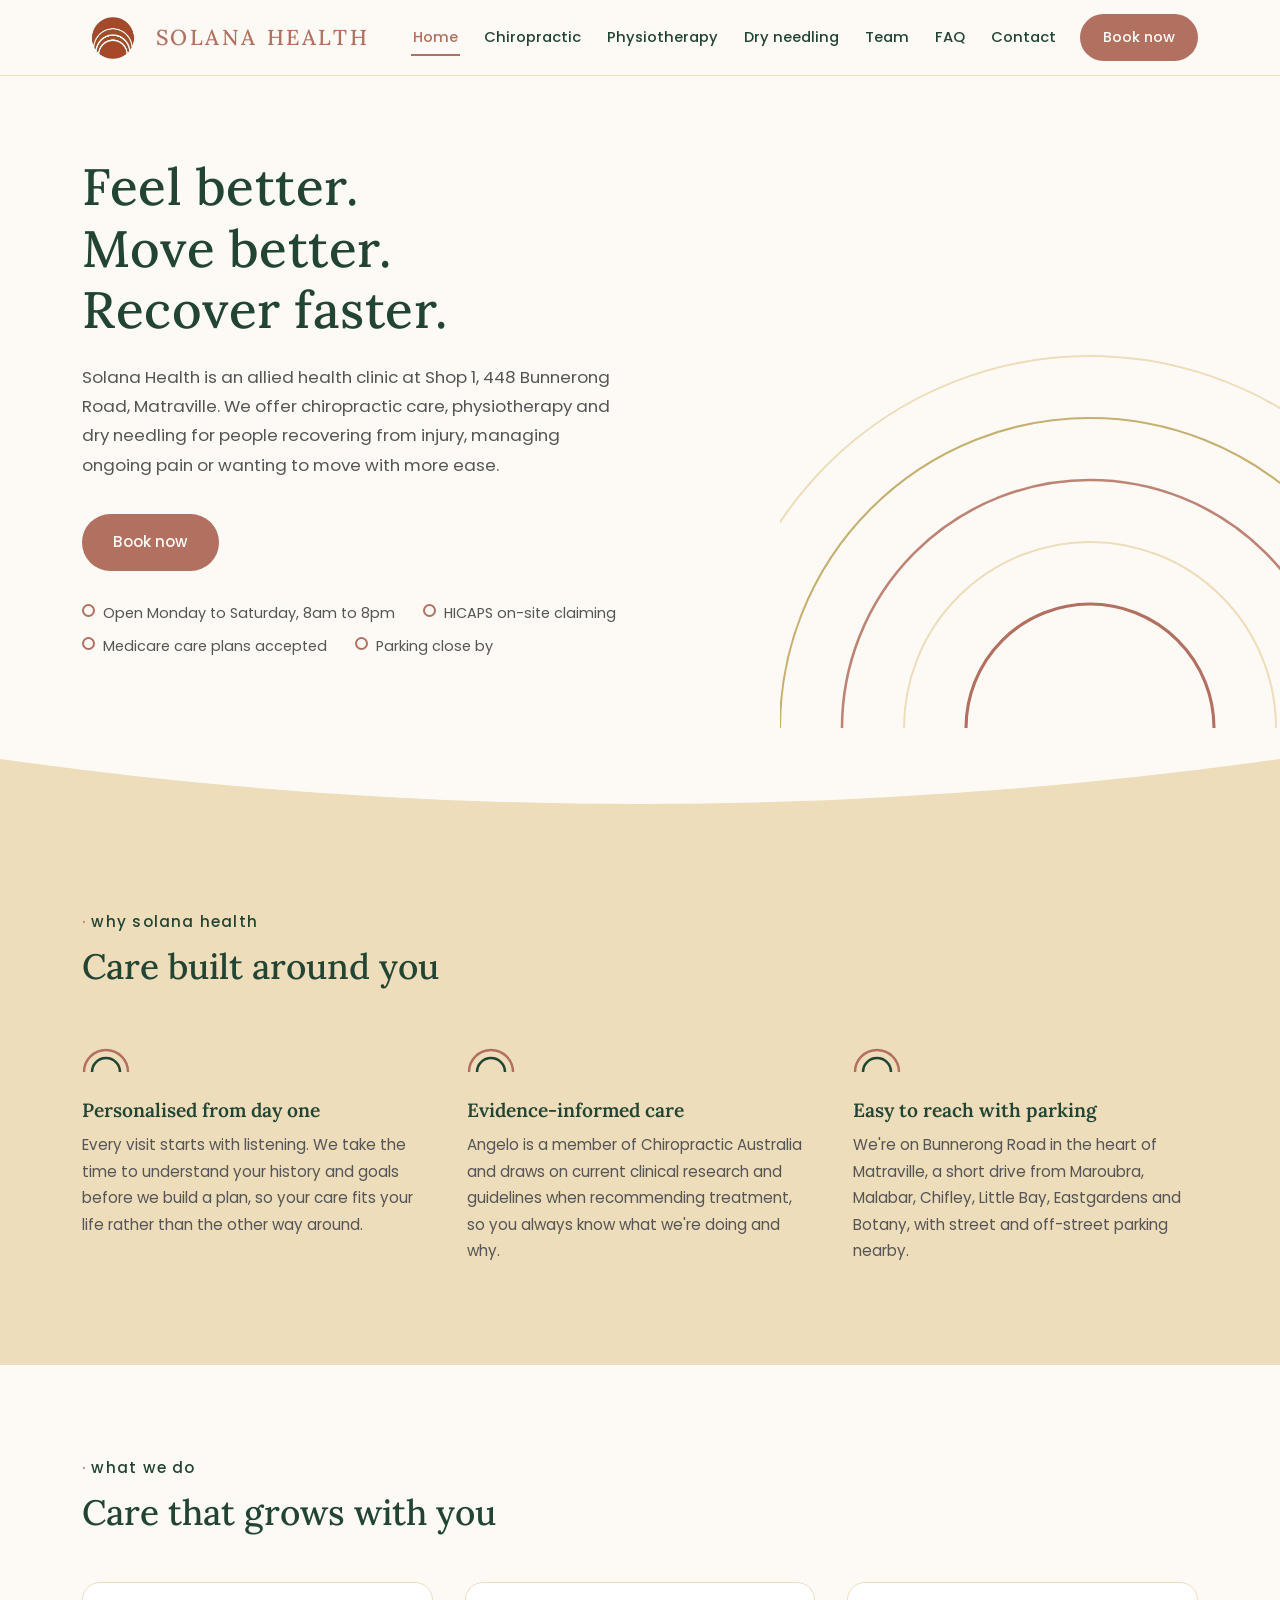
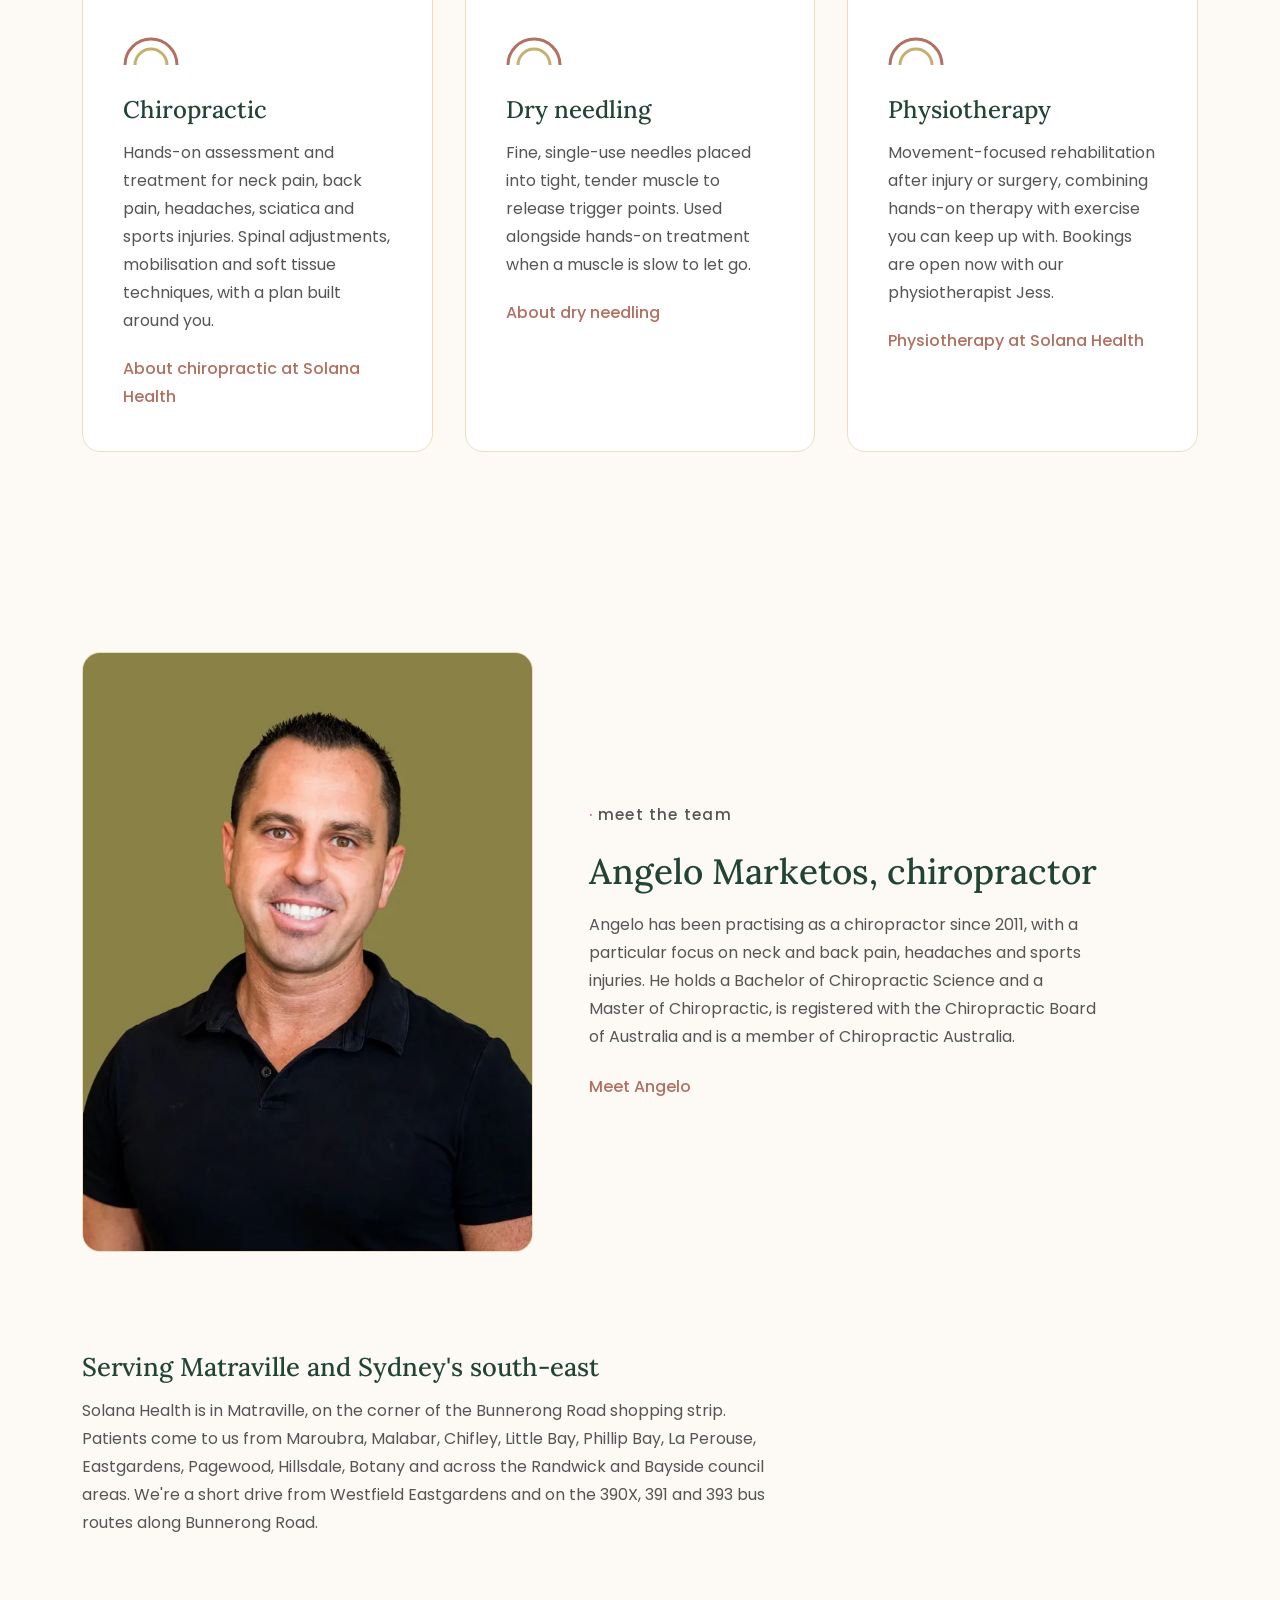
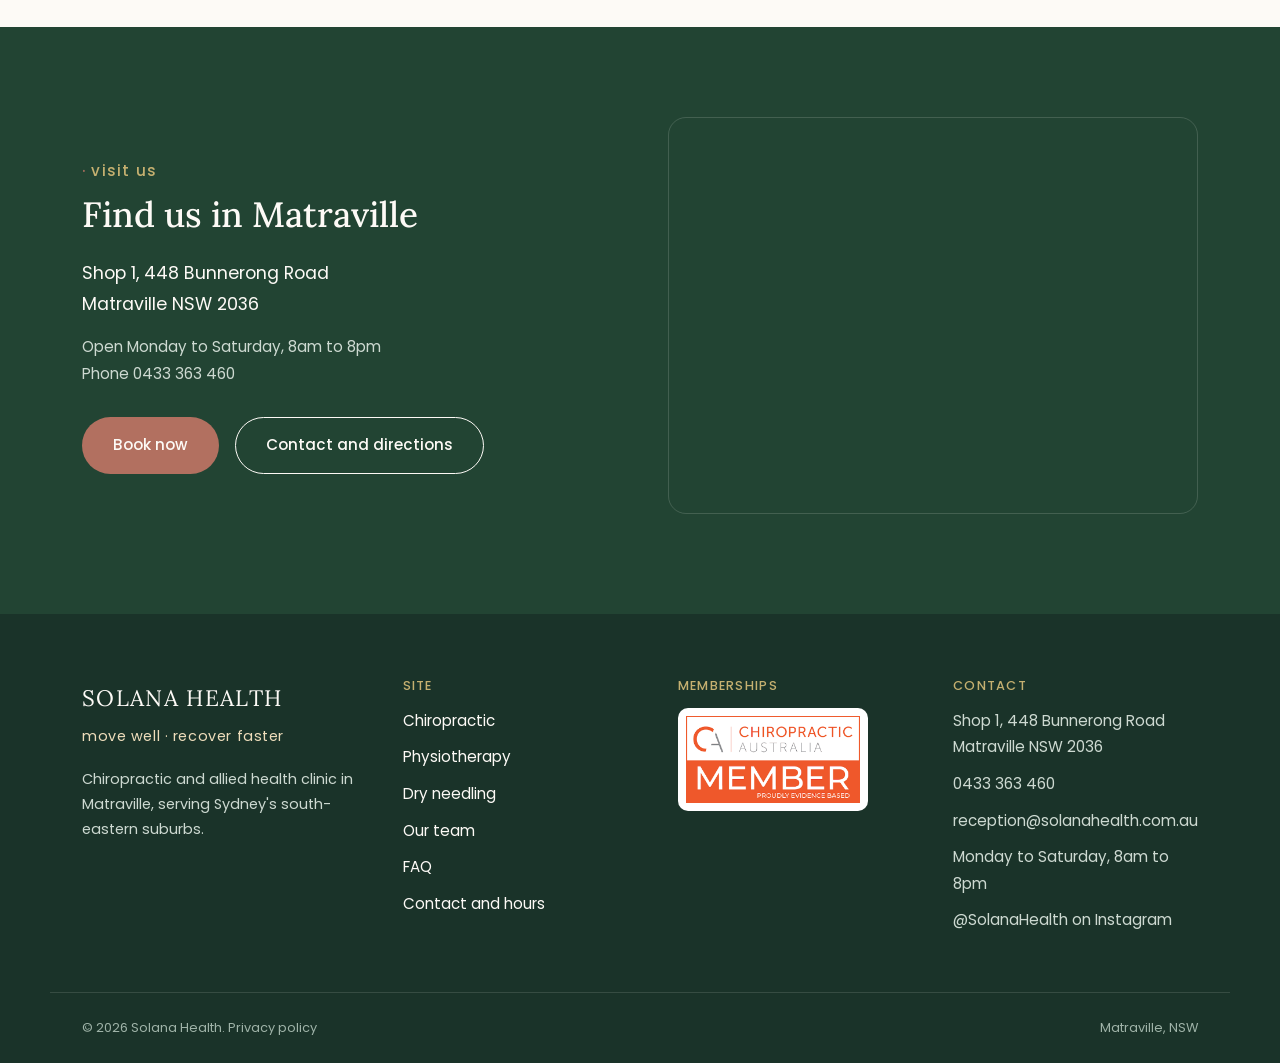
==== commit 34b99937: "Add Jess's profile, open physiotherapy bookings, update team page and Angelo's photo Co-Authored-By:" ====
--- a/index.html
+++ b/index.html
@@ -56,7 +56,7 @@
    "@id": "https://solanahealth.com.au/#clinic",
    "name": "Solana Health",
    "alternateName": "Solana Health Matraville",
-   "description": "Solana Health is an allied health clinic at Shop 1, 448 Bunnerong Road, Matraville NSW 2036, offering chiropractic care and dry needling, with physiotherapy to follow. Open Monday to Saturday, 8am to 8pm. HICAPS on-site claiming and Medicare care plan referrals accepted.",
+   "description": "Solana Health is an allied health clinic at Shop 1, 448 Bunnerong Road, Matraville NSW 2036, offering chiropractic care, physiotherapy and dry needling. Open Monday to Saturday, 8am to 8pm. HICAPS on-site claiming and Medicare care plan referrals accepted.",
    "url": "https://solanahealth.com.au/",
    "logo": "https://solanahealth.com.au/assets/img/solana-health-icon.png",
    "image": "https://solanahealth.com.au/assets/img/og-solana-health.jpg",
@@ -68,6 +68,7 @@
    "paymentAccepted": "Cash, Credit Card, EFTPOS, HICAPS",
    "medicalSpecialty": [
     "Chiropractic",
+    "Physiotherapy",
     "Musculoskeletal"
    ],
    "address": {
@@ -159,14 +160,24 @@
    "founder": {
     "@id": "https://solanahealth.com.au/team/#angelo"
    },
-   "employee": {
-    "@id": "https://solanahealth.com.au/team/#angelo"
-   },
+   "employee": [
+    {
+     "@id": "https://solanahealth.com.au/team/#angelo"
+    },
+    {
+     "@id": "https://solanahealth.com.au/team/#jess"
+    }
+   ],
    "availableService": [
     {
      "@type": "MedicalTherapy",
      "name": "Chiropractic",
      "url": "https://solanahealth.com.au/chiropractor-matraville/"
+    },
+    {
+     "@type": "MedicalTherapy",
+     "name": "Physiotherapy",
+     "url": "https://solanahealth.com.au/physiotherapy-matraville/"
     },
     {
      "@type": "MedicalTherapy",
@@ -223,6 +234,41 @@
     "Headaches",
     "Sciatica",
     "Sports injuries",
+    "Dry needling"
+   ]
+  },
+  {
+   "@type": "Person",
+   "@id": "https://solanahealth.com.au/team/#jess",
+   "name": "Jess",
+   "jobTitle": "Physiotherapist",
+   "description": "Jess is a physiotherapist registered with the Physiotherapy Board of Australia (AHPRA PHY0002805997), practising since 2023. She is the physiotherapist at Solana Health in Matraville, Sydney.",
+   "image": "https://solanahealth.com.au/assets/img/jess-physiotherapist-matraville.jpg",
+   "url": "https://solanahealth.com.au/team/#jess",
+   "worksFor": {
+    "@id": "https://solanahealth.com.au/#clinic"
+   },
+   "identifier": {
+    "@type": "PropertyValue",
+    "propertyID": "AHPRA registration number",
+    "value": "PHY0002805997"
+   },
+   "hasCredential": [
+    {
+     "@type": "EducationalOccupationalCredential",
+     "credentialCategory": "degree",
+     "name": "BSc (Hons) Physiotherapy"
+    }
+   ],
+   "memberOf": {
+    "@type": "Organization",
+    "name": "Australian Physiotherapy Association"
+   },
+   "knowsAbout": [
+    "Physiotherapy",
+    "Sports rehabilitation",
+    "Knee injuries",
+    "Post-operative rehabilitation",
     "Dry needling"
    ]
   }
@@ -256,7 +302,7 @@
   <div class="hero-inner">
     <div class="hero-content">
       <h1>Feel better.<br>Move better.<br>Recover faster.</h1>
-      <p class="hero-lead">Solana Health is an allied health clinic at Shop 1, 448 Bunnerong Road, Matraville. We offer chiropractic care and dry needling, with physiotherapy to follow, for people recovering from injury, managing ongoing pain or wanting to move with more ease.</p>
+      <p class="hero-lead">Solana Health is an allied health clinic at Shop 1, 448 Bunnerong Road, Matraville. We offer chiropractic care, physiotherapy and dry needling for people recovering from injury, managing ongoing pain or wanting to move with more ease.</p>
       <div class="hero-actions">
         <a href="https://solana-health.au5.cliniko.com/bookings#service" class="btn btn-primary" target="_blank" rel="noopener">Book now</a>
       </div>
@@ -291,13 +337,13 @@
     <div class="service-grid">
       <article class="service-card"><div class="arc-icon" aria-hidden="true"><svg width="56" height="42" viewBox="0 0 56 42" xmlns="http://www.w3.org/2000/svg"><path d="M2,42 A26,26 0 0 1 54,42" fill="none" stroke="#B27060" stroke-width="3"/><path d="M12,42 A16,16 0 0 1 44,42" fill="none" stroke="#C5B070" stroke-width="3"/></svg></div><h3>Chiropractic</h3><p>Hands-on assessment and treatment for neck pain, back pain, headaches, sciatica and sports injuries. Spinal adjustments, mobilisation and soft tissue techniques, with a plan built around you.</p><a href="/chiropractor-matraville/" class="text-link">About chiropractic at Solana Health</a></article>
       <article class="service-card"><div class="arc-icon" aria-hidden="true"><svg width="56" height="42" viewBox="0 0 56 42" xmlns="http://www.w3.org/2000/svg"><path d="M2,42 A26,26 0 0 1 54,42" fill="none" stroke="#B27060" stroke-width="3"/><path d="M12,42 A16,16 0 0 1 44,42" fill="none" stroke="#C5B070" stroke-width="3"/></svg></div><h3>Dry needling</h3><p>Fine, single-use needles placed into tight, tender muscle to release trigger points. Used alongside hands-on treatment when a muscle is slow to let go.</p><a href="/dry-needling/" class="text-link">About dry needling</a></article>
-      <article class="service-card"><div class="arc-icon" aria-hidden="true"><svg width="56" height="42" viewBox="0 0 56 42" xmlns="http://www.w3.org/2000/svg"><path d="M2,42 A26,26 0 0 1 54,42" fill="none" stroke="#B27060" stroke-width="3"/><path d="M12,42 A16,16 0 0 1 44,42" fill="none" stroke="#C5B070" stroke-width="3"/></svg></div><h3>Physiotherapy</h3><p>Movement-focused rehabilitation after injury or surgery. Physiotherapy is the next service coming to Solana Health, and we'll let you know as soon as bookings open.</p><a href="/physiotherapy-matraville/" class="text-link">Physiotherapy at Solana Health</a></article>
+      <article class="service-card"><div class="arc-icon" aria-hidden="true"><svg width="56" height="42" viewBox="0 0 56 42" xmlns="http://www.w3.org/2000/svg"><path d="M2,42 A26,26 0 0 1 54,42" fill="none" stroke="#B27060" stroke-width="3"/><path d="M12,42 A16,16 0 0 1 44,42" fill="none" stroke="#C5B070" stroke-width="3"/></svg></div><h3>Physiotherapy</h3><p>Movement-focused rehabilitation after injury or surgery, combining hands-on therapy with exercise you can keep up with. Bookings are open now with our physiotherapist Jess.</p><a href="/physiotherapy-matraville/" class="text-link">Physiotherapy at Solana Health</a></article>
     </div>
   </div>
 </section>
 <section class="team-teaser">
   <div class="section-inner team-teaser-inner">
-    <div class="team-photo"><img src="/assets/img/angelo-marketos-chiropractor-matraville.webp" alt="Angelo Marketos, principal chiropractor at Solana Health in Matraville" width="400" height="400" loading="lazy"></div>
+    <div class="team-photo"><img src="/assets/img/angelo-marketos-chiropractor-matraville.webp" alt="Angelo Marketos, principal chiropractor at Solana Health in Matraville" width="600" height="800" loading="lazy"></div>
     <div class="team-info">
       <p class="eyebrow">meet the team</p>
       <h2>Angelo Marketos, chiropractor</h2>
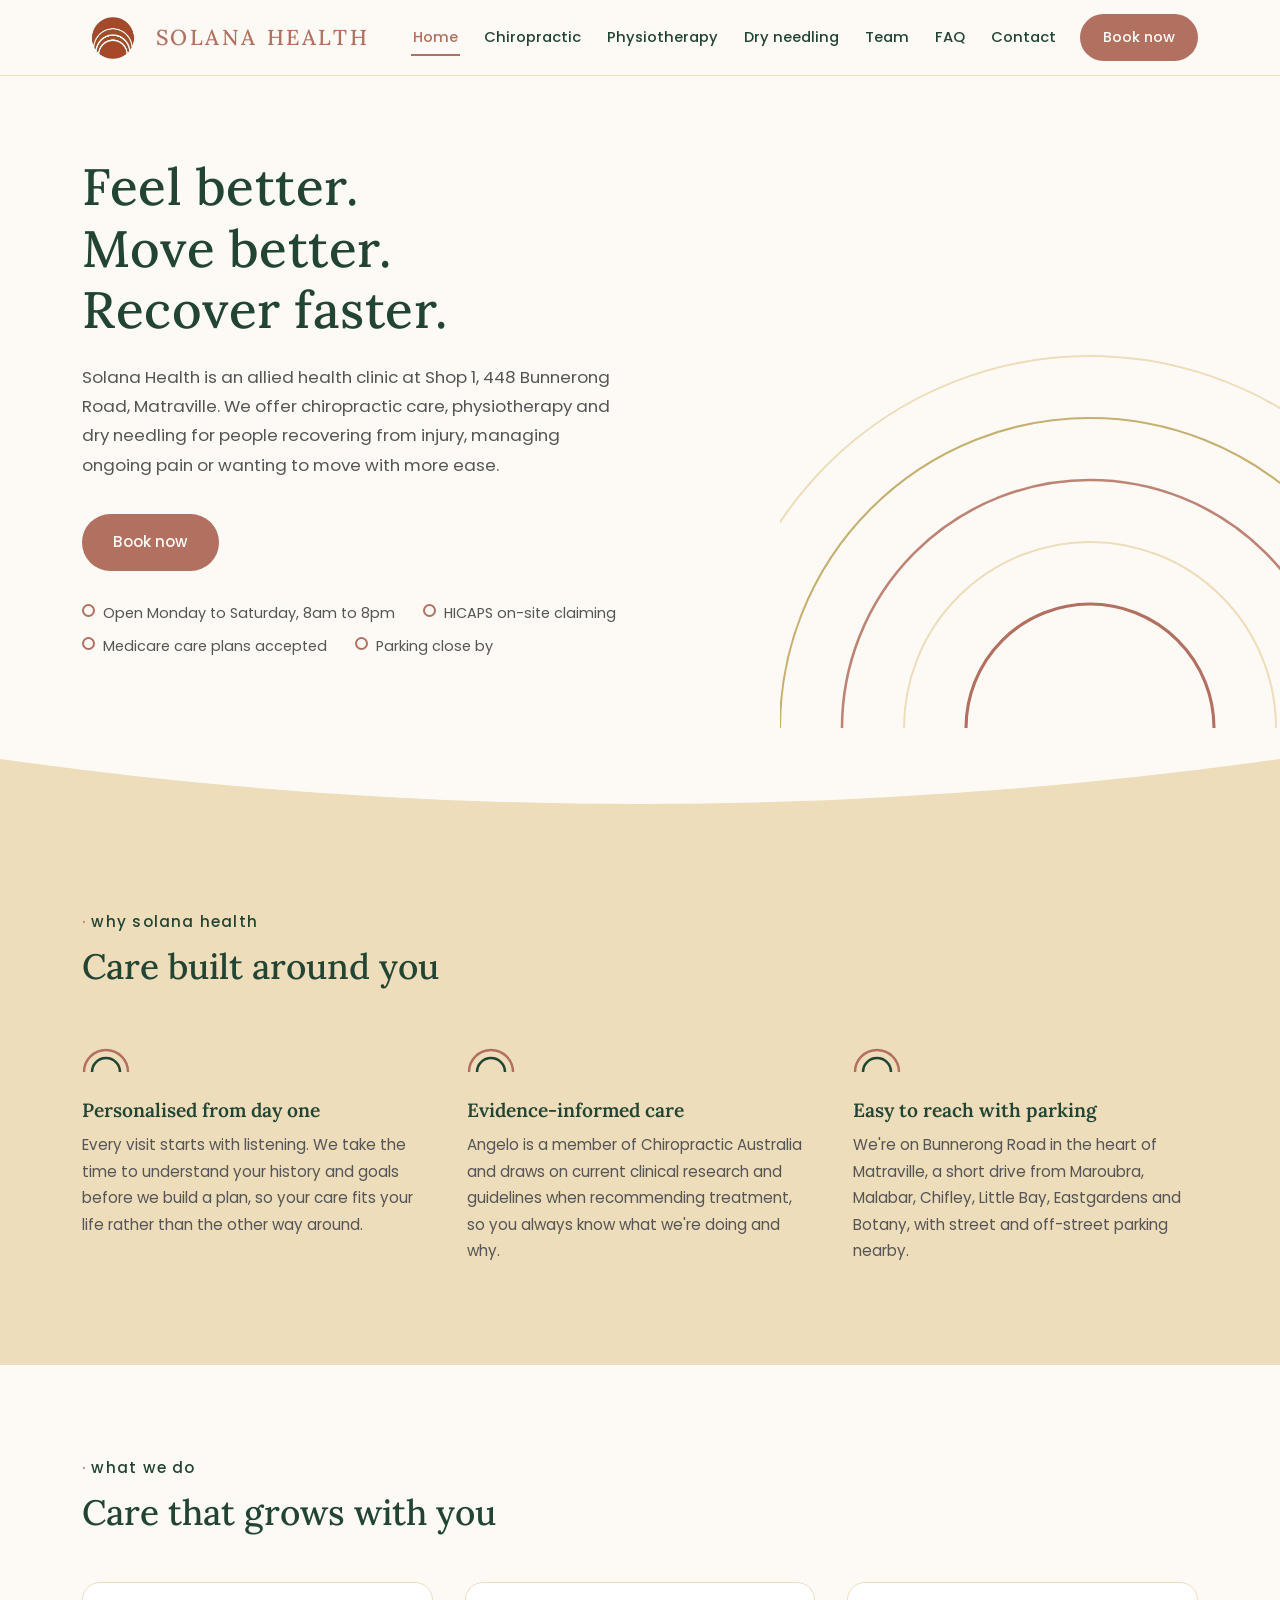
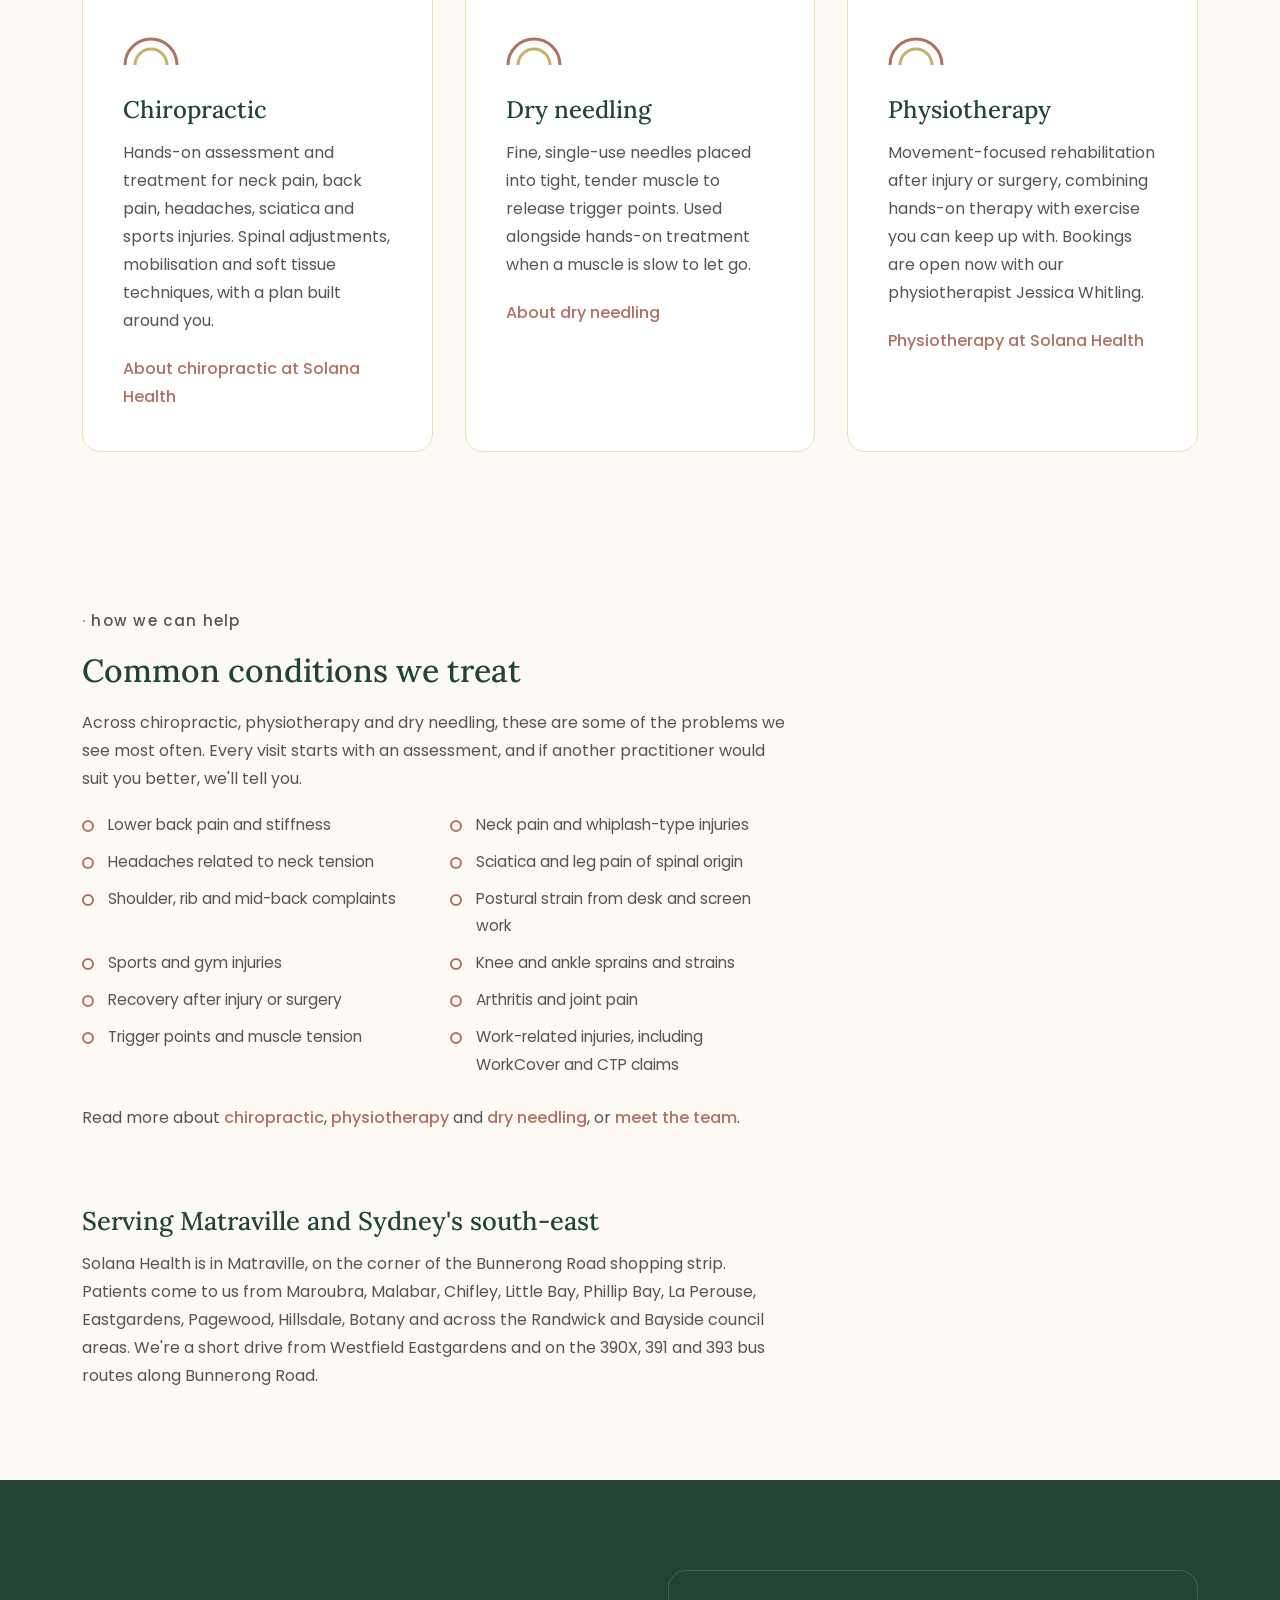
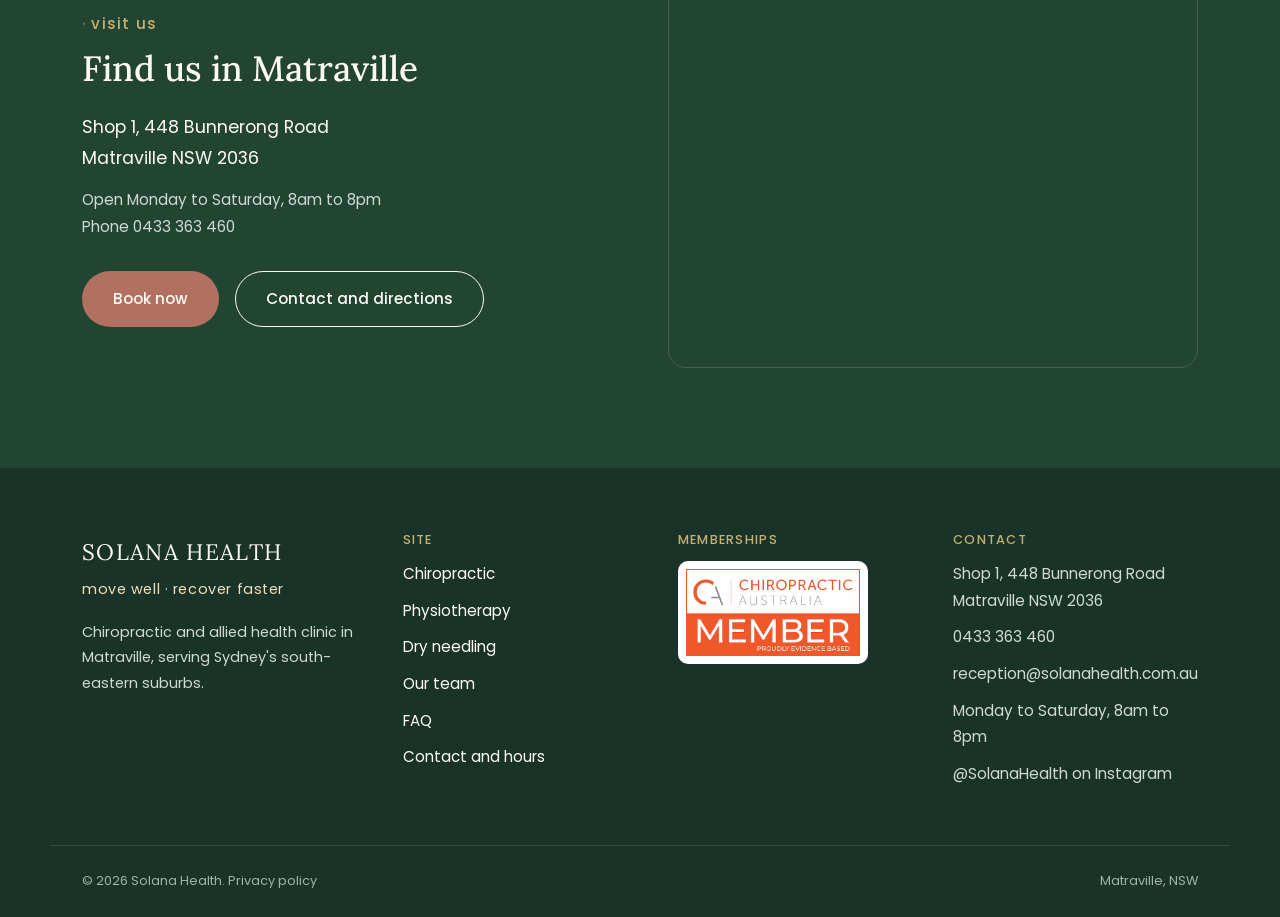
==== commit 76892e2d: "Replace home page team section with common conditions, use Jessica Whitling's full name Co-Authored-" ====
--- a/index.html
+++ b/index.html
@@ -165,7 +165,7 @@
      "@id": "https://solanahealth.com.au/team/#angelo"
     },
     {
-     "@id": "https://solanahealth.com.au/team/#jess"
+     "@id": "https://solanahealth.com.au/team/#jessica"
     }
    ],
    "availableService": [
@@ -239,12 +239,14 @@
   },
   {
    "@type": "Person",
-   "@id": "https://solanahealth.com.au/team/#jess",
-   "name": "Jess",
+   "@id": "https://solanahealth.com.au/team/#jessica",
+   "name": "Jessica Whitling",
+   "givenName": "Jessica",
+   "familyName": "Whitling",
    "jobTitle": "Physiotherapist",
-   "description": "Jess is a physiotherapist registered with the Physiotherapy Board of Australia (AHPRA PHY0002805997), practising since 2023. She is the physiotherapist at Solana Health in Matraville, Sydney.",
-   "image": "https://solanahealth.com.au/assets/img/jess-physiotherapist-matraville.jpg",
-   "url": "https://solanahealth.com.au/team/#jess",
+   "description": "Jessica Whitling is a physiotherapist registered with the Physiotherapy Board of Australia (AHPRA PHY0002805997), practising since 2023. She is the physiotherapist at Solana Health in Matraville, Sydney.",
+   "image": "https://solanahealth.com.au/assets/img/jessica-whitling-physiotherapist-matraville.jpg",
+   "url": "https://solanahealth.com.au/team/#jessica",
    "worksFor": {
     "@id": "https://solanahealth.com.au/#clinic"
    },
@@ -337,19 +339,17 @@
     <div class="service-grid">
       <article class="service-card"><div class="arc-icon" aria-hidden="true"><svg width="56" height="42" viewBox="0 0 56 42" xmlns="http://www.w3.org/2000/svg"><path d="M2,42 A26,26 0 0 1 54,42" fill="none" stroke="#B27060" stroke-width="3"/><path d="M12,42 A16,16 0 0 1 44,42" fill="none" stroke="#C5B070" stroke-width="3"/></svg></div><h3>Chiropractic</h3><p>Hands-on assessment and treatment for neck pain, back pain, headaches, sciatica and sports injuries. Spinal adjustments, mobilisation and soft tissue techniques, with a plan built around you.</p><a href="/chiropractor-matraville/" class="text-link">About chiropractic at Solana Health</a></article>
       <article class="service-card"><div class="arc-icon" aria-hidden="true"><svg width="56" height="42" viewBox="0 0 56 42" xmlns="http://www.w3.org/2000/svg"><path d="M2,42 A26,26 0 0 1 54,42" fill="none" stroke="#B27060" stroke-width="3"/><path d="M12,42 A16,16 0 0 1 44,42" fill="none" stroke="#C5B070" stroke-width="3"/></svg></div><h3>Dry needling</h3><p>Fine, single-use needles placed into tight, tender muscle to release trigger points. Used alongside hands-on treatment when a muscle is slow to let go.</p><a href="/dry-needling/" class="text-link">About dry needling</a></article>
-      <article class="service-card"><div class="arc-icon" aria-hidden="true"><svg width="56" height="42" viewBox="0 0 56 42" xmlns="http://www.w3.org/2000/svg"><path d="M2,42 A26,26 0 0 1 54,42" fill="none" stroke="#B27060" stroke-width="3"/><path d="M12,42 A16,16 0 0 1 44,42" fill="none" stroke="#C5B070" stroke-width="3"/></svg></div><h3>Physiotherapy</h3><p>Movement-focused rehabilitation after injury or surgery, combining hands-on therapy with exercise you can keep up with. Bookings are open now with our physiotherapist Jess.</p><a href="/physiotherapy-matraville/" class="text-link">Physiotherapy at Solana Health</a></article>
-    </div>
-  </div>
-</section>
-<section class="team-teaser">
-  <div class="section-inner team-teaser-inner">
-    <div class="team-photo"><img src="/assets/img/angelo-marketos-chiropractor-matraville.webp" alt="Angelo Marketos, principal chiropractor at Solana Health in Matraville" width="600" height="800" loading="lazy"></div>
-    <div class="team-info">
-      <p class="eyebrow">meet the team</p>
-      <h2>Angelo Marketos, chiropractor</h2>
-      <p>Angelo has been practising as a chiropractor since 2011, with a particular focus on neck and back pain, headaches and sports injuries. He holds a Bachelor of Chiropractic Science and a Master of Chiropractic, is registered with the Chiropractic Board of Australia and is a member of Chiropractic Australia.</p>
-      <a href="/team/" class="text-link">Meet Angelo</a>
-    </div>
+      <article class="service-card"><div class="arc-icon" aria-hidden="true"><svg width="56" height="42" viewBox="0 0 56 42" xmlns="http://www.w3.org/2000/svg"><path d="M2,42 A26,26 0 0 1 54,42" fill="none" stroke="#B27060" stroke-width="3"/><path d="M12,42 A16,16 0 0 1 44,42" fill="none" stroke="#C5B070" stroke-width="3"/></svg></div><h3>Physiotherapy</h3><p>Movement-focused rehabilitation after injury or surgery, combining hands-on therapy with exercise you can keep up with. Bookings are open now with our physiotherapist Jessica Whitling.</p><a href="/physiotherapy-matraville/" class="text-link">Physiotherapy at Solana Health</a></article>
+    </div>
+  </div>
+</section>
+<section class="content-section conditions">
+  <div class="section-inner">
+    <p class="eyebrow">how we can help</p>
+    <h2>Common conditions we treat</h2>
+    <p>Across chiropractic, physiotherapy and dry needling, these are some of the problems we see most often. Every visit starts with an assessment, and if another practitioner would suit you better, we'll tell you.</p>
+    <ul class="treat-list"><li>Lower back pain and stiffness</li><li>Neck pain and whiplash-type injuries</li><li>Headaches related to neck tension</li><li>Sciatica and leg pain of spinal origin</li><li>Shoulder, rib and mid-back complaints</li><li>Postural strain from desk and screen work</li><li>Sports and gym injuries</li><li>Knee and ankle sprains and strains</li><li>Recovery after injury or surgery</li><li>Arthritis and joint pain</li><li>Trigger points and muscle tension</li><li>Work-related injuries, including WorkCover and CTP claims</li></ul>
+    <p>Read more about <a href="/chiropractor-matraville/" class="text-link">chiropractic</a>, <a href="/physiotherapy-matraville/" class="text-link">physiotherapy</a> and <a href="/dry-needling/" class="text-link">dry needling</a>, or <a href="/team/" class="text-link">meet the team</a>.</p>
   </div>
 </section>
 <section class="areas">
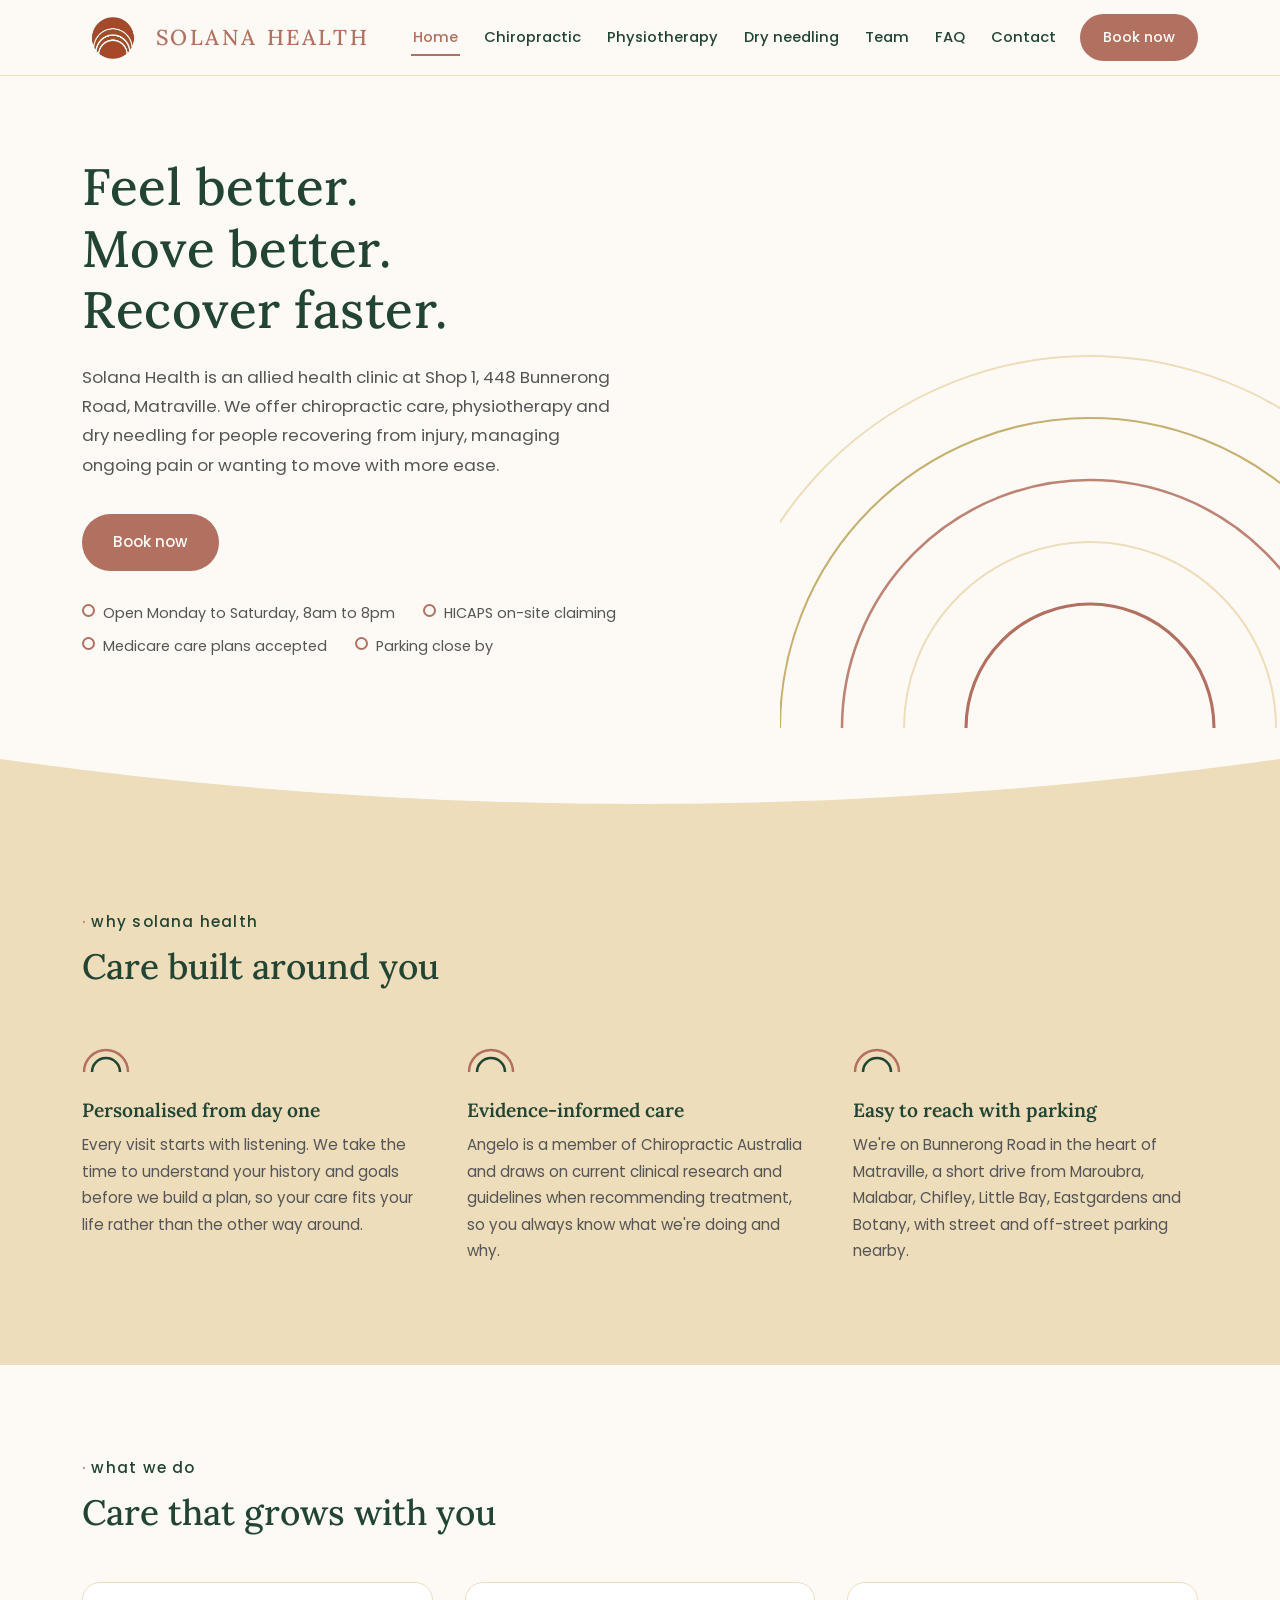
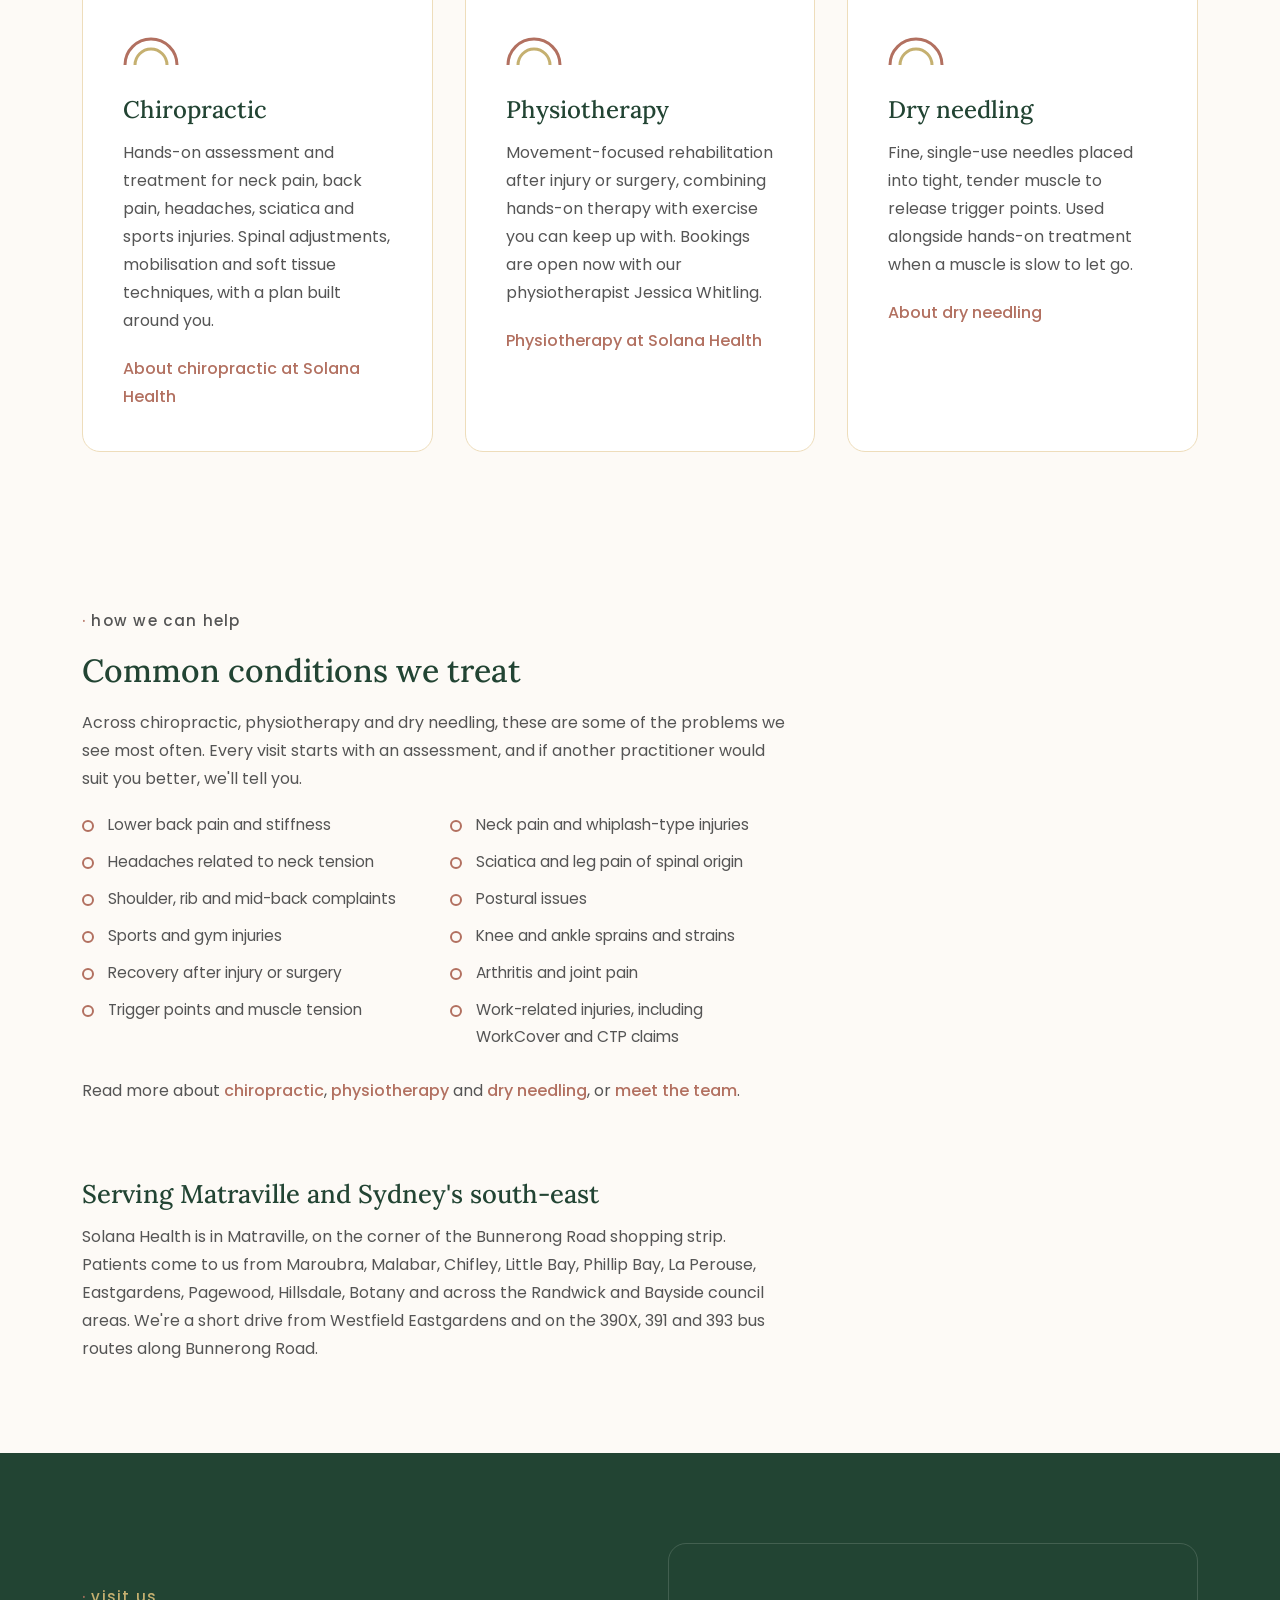
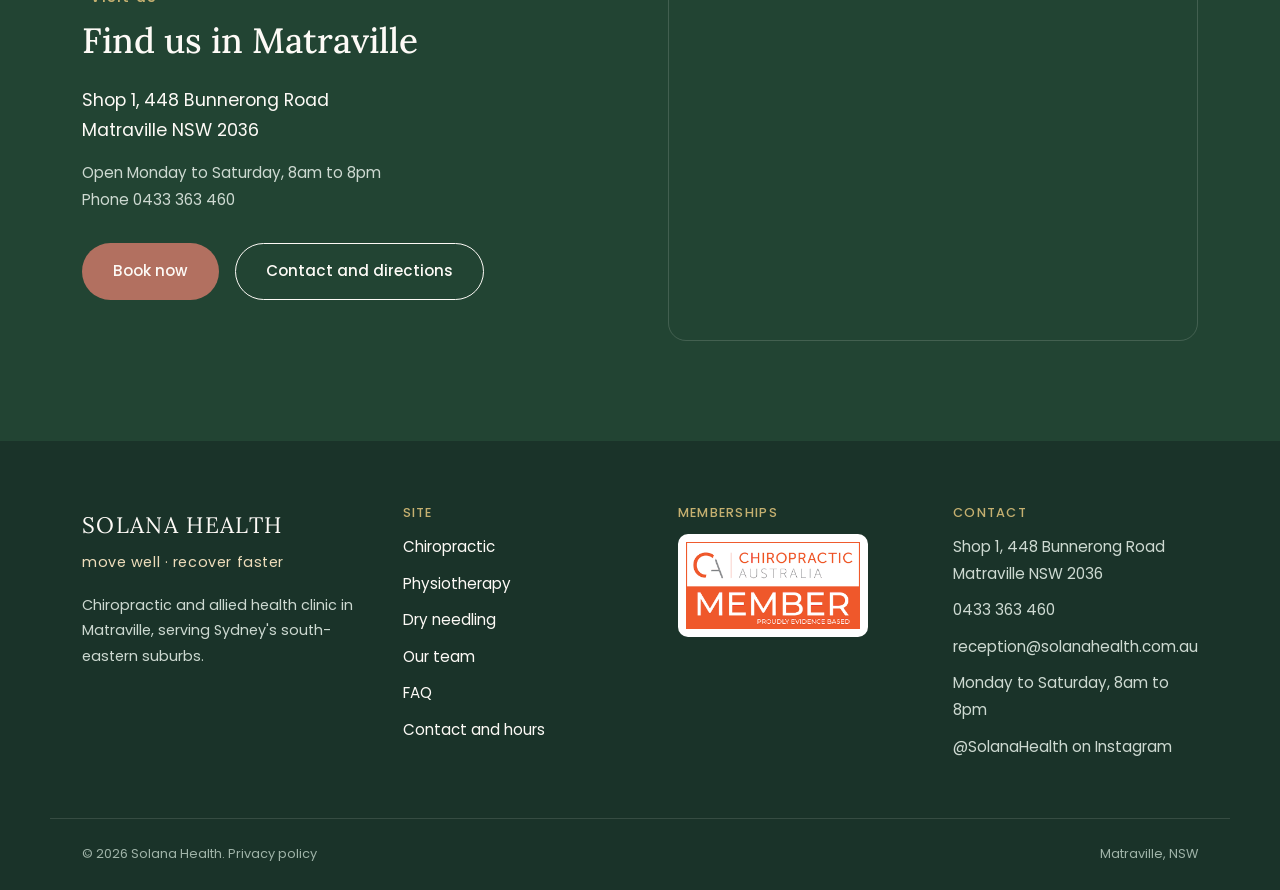
==== commit 5d80b3d4: "Home page: physiotherapy card in the middle, 'Postural issues' wording; remove practising year from " ====
--- a/index.html
+++ b/index.html
@@ -244,7 +244,7 @@
    "givenName": "Jessica",
    "familyName": "Whitling",
    "jobTitle": "Physiotherapist",
-   "description": "Jessica Whitling is a physiotherapist registered with the Physiotherapy Board of Australia (AHPRA PHY0002805997), practising since 2023. She is the physiotherapist at Solana Health in Matraville, Sydney.",
+   "description": "Jessica Whitling is a physiotherapist registered with the Physiotherapy Board of Australia (AHPRA PHY0002805997). She is the physiotherapist at Solana Health in Matraville, Sydney.",
    "image": "https://solanahealth.com.au/assets/img/jessica-whitling-physiotherapist-matraville.jpg",
    "url": "https://solanahealth.com.au/team/#jessica",
    "worksFor": {
@@ -338,8 +338,8 @@
     <div class="services-head"><p class="eyebrow">what we do</p><h2>Care that grows with you</h2></div>
     <div class="service-grid">
       <article class="service-card"><div class="arc-icon" aria-hidden="true"><svg width="56" height="42" viewBox="0 0 56 42" xmlns="http://www.w3.org/2000/svg"><path d="M2,42 A26,26 0 0 1 54,42" fill="none" stroke="#B27060" stroke-width="3"/><path d="M12,42 A16,16 0 0 1 44,42" fill="none" stroke="#C5B070" stroke-width="3"/></svg></div><h3>Chiropractic</h3><p>Hands-on assessment and treatment for neck pain, back pain, headaches, sciatica and sports injuries. Spinal adjustments, mobilisation and soft tissue techniques, with a plan built around you.</p><a href="/chiropractor-matraville/" class="text-link">About chiropractic at Solana Health</a></article>
+      <article class="service-card"><div class="arc-icon" aria-hidden="true"><svg width="56" height="42" viewBox="0 0 56 42" xmlns="http://www.w3.org/2000/svg"><path d="M2,42 A26,26 0 0 1 54,42" fill="none" stroke="#B27060" stroke-width="3"/><path d="M12,42 A16,16 0 0 1 44,42" fill="none" stroke="#C5B070" stroke-width="3"/></svg></div><h3>Physiotherapy</h3><p>Movement-focused rehabilitation after injury or surgery, combining hands-on therapy with exercise you can keep up with. Bookings are open now with our physiotherapist Jessica Whitling.</p><a href="/physiotherapy-matraville/" class="text-link">Physiotherapy at Solana Health</a></article>
       <article class="service-card"><div class="arc-icon" aria-hidden="true"><svg width="56" height="42" viewBox="0 0 56 42" xmlns="http://www.w3.org/2000/svg"><path d="M2,42 A26,26 0 0 1 54,42" fill="none" stroke="#B27060" stroke-width="3"/><path d="M12,42 A16,16 0 0 1 44,42" fill="none" stroke="#C5B070" stroke-width="3"/></svg></div><h3>Dry needling</h3><p>Fine, single-use needles placed into tight, tender muscle to release trigger points. Used alongside hands-on treatment when a muscle is slow to let go.</p><a href="/dry-needling/" class="text-link">About dry needling</a></article>
-      <article class="service-card"><div class="arc-icon" aria-hidden="true"><svg width="56" height="42" viewBox="0 0 56 42" xmlns="http://www.w3.org/2000/svg"><path d="M2,42 A26,26 0 0 1 54,42" fill="none" stroke="#B27060" stroke-width="3"/><path d="M12,42 A16,16 0 0 1 44,42" fill="none" stroke="#C5B070" stroke-width="3"/></svg></div><h3>Physiotherapy</h3><p>Movement-focused rehabilitation after injury or surgery, combining hands-on therapy with exercise you can keep up with. Bookings are open now with our physiotherapist Jessica Whitling.</p><a href="/physiotherapy-matraville/" class="text-link">Physiotherapy at Solana Health</a></article>
     </div>
   </div>
 </section>
@@ -348,7 +348,7 @@
     <p class="eyebrow">how we can help</p>
     <h2>Common conditions we treat</h2>
     <p>Across chiropractic, physiotherapy and dry needling, these are some of the problems we see most often. Every visit starts with an assessment, and if another practitioner would suit you better, we'll tell you.</p>
-    <ul class="treat-list"><li>Lower back pain and stiffness</li><li>Neck pain and whiplash-type injuries</li><li>Headaches related to neck tension</li><li>Sciatica and leg pain of spinal origin</li><li>Shoulder, rib and mid-back complaints</li><li>Postural strain from desk and screen work</li><li>Sports and gym injuries</li><li>Knee and ankle sprains and strains</li><li>Recovery after injury or surgery</li><li>Arthritis and joint pain</li><li>Trigger points and muscle tension</li><li>Work-related injuries, including WorkCover and CTP claims</li></ul>
+    <ul class="treat-list"><li>Lower back pain and stiffness</li><li>Neck pain and whiplash-type injuries</li><li>Headaches related to neck tension</li><li>Sciatica and leg pain of spinal origin</li><li>Shoulder, rib and mid-back complaints</li><li>Postural issues</li><li>Sports and gym injuries</li><li>Knee and ankle sprains and strains</li><li>Recovery after injury or surgery</li><li>Arthritis and joint pain</li><li>Trigger points and muscle tension</li><li>Work-related injuries, including WorkCover and CTP claims</li></ul>
     <p>Read more about <a href="/chiropractor-matraville/" class="text-link">chiropractic</a>, <a href="/physiotherapy-matraville/" class="text-link">physiotherapy</a> and <a href="/dry-needling/" class="text-link">dry needling</a>, or <a href="/team/" class="text-link">meet the team</a>.</p>
   </div>
 </section>
